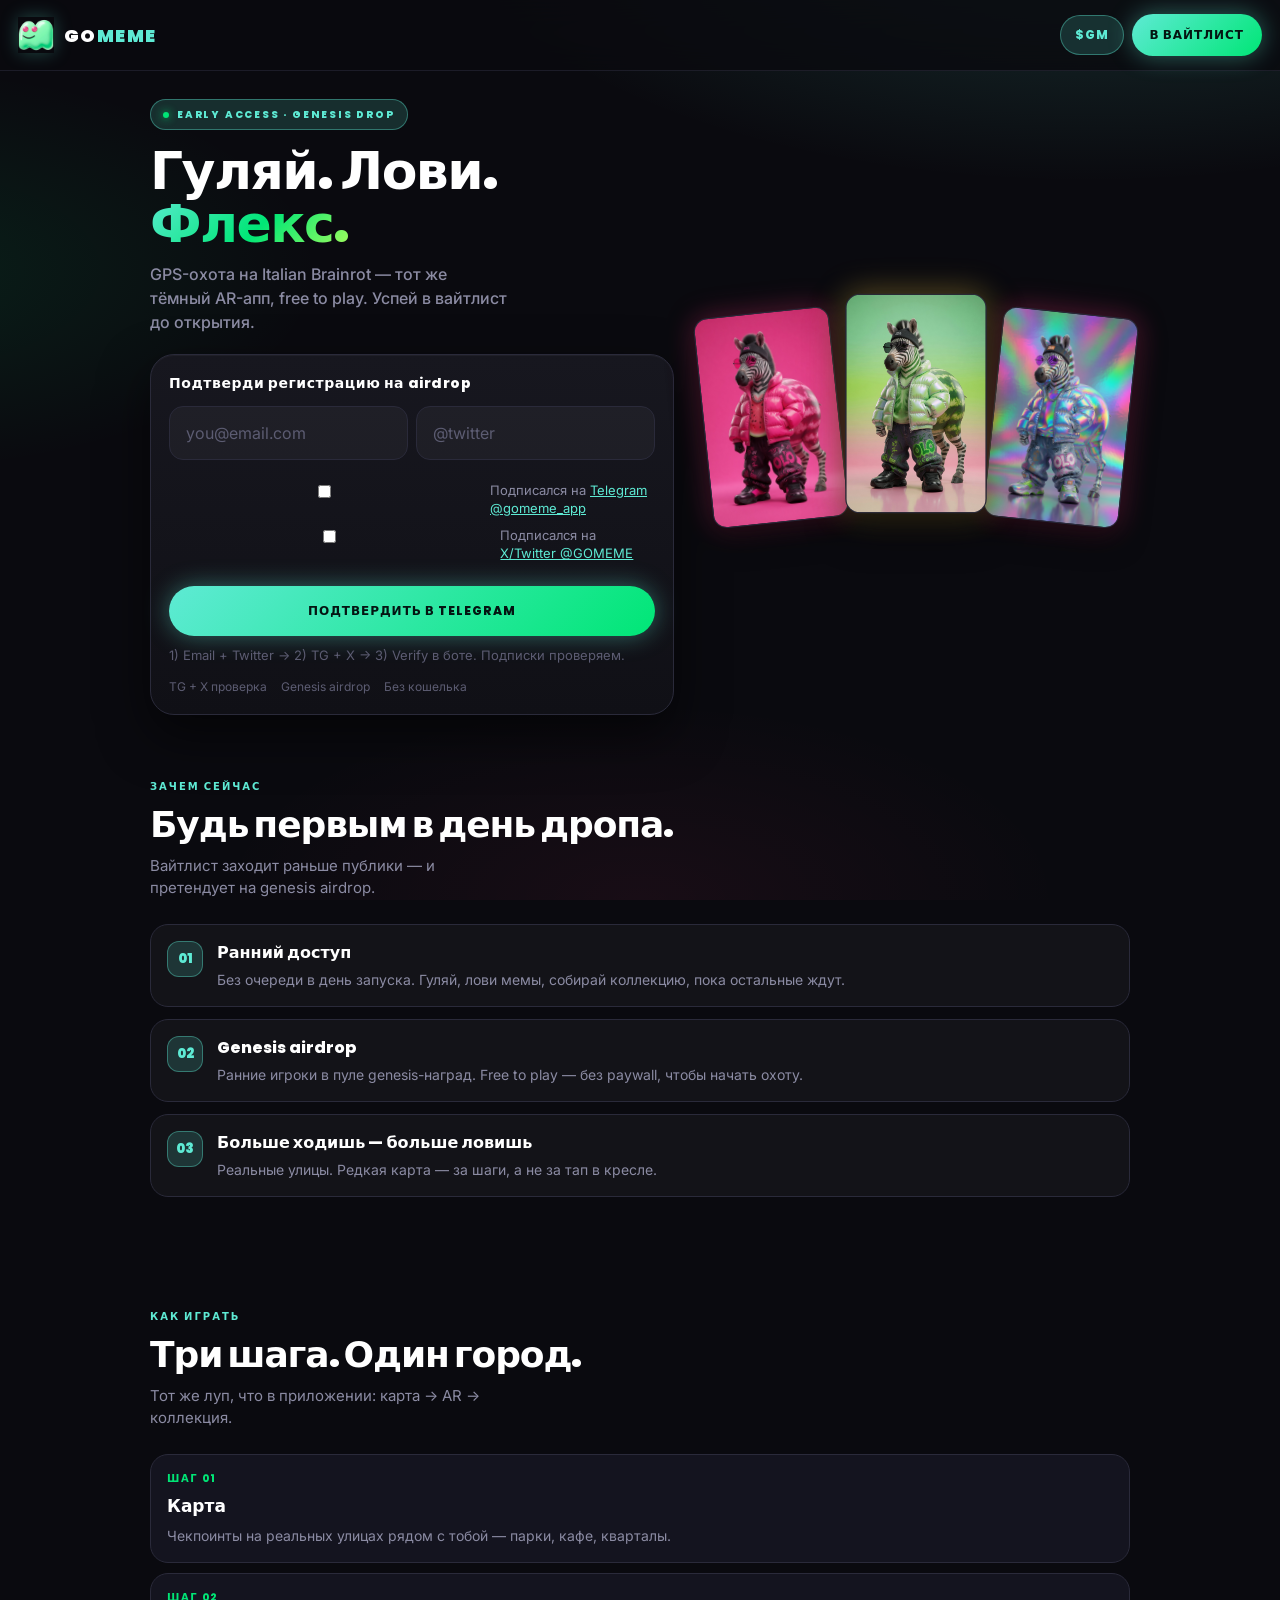
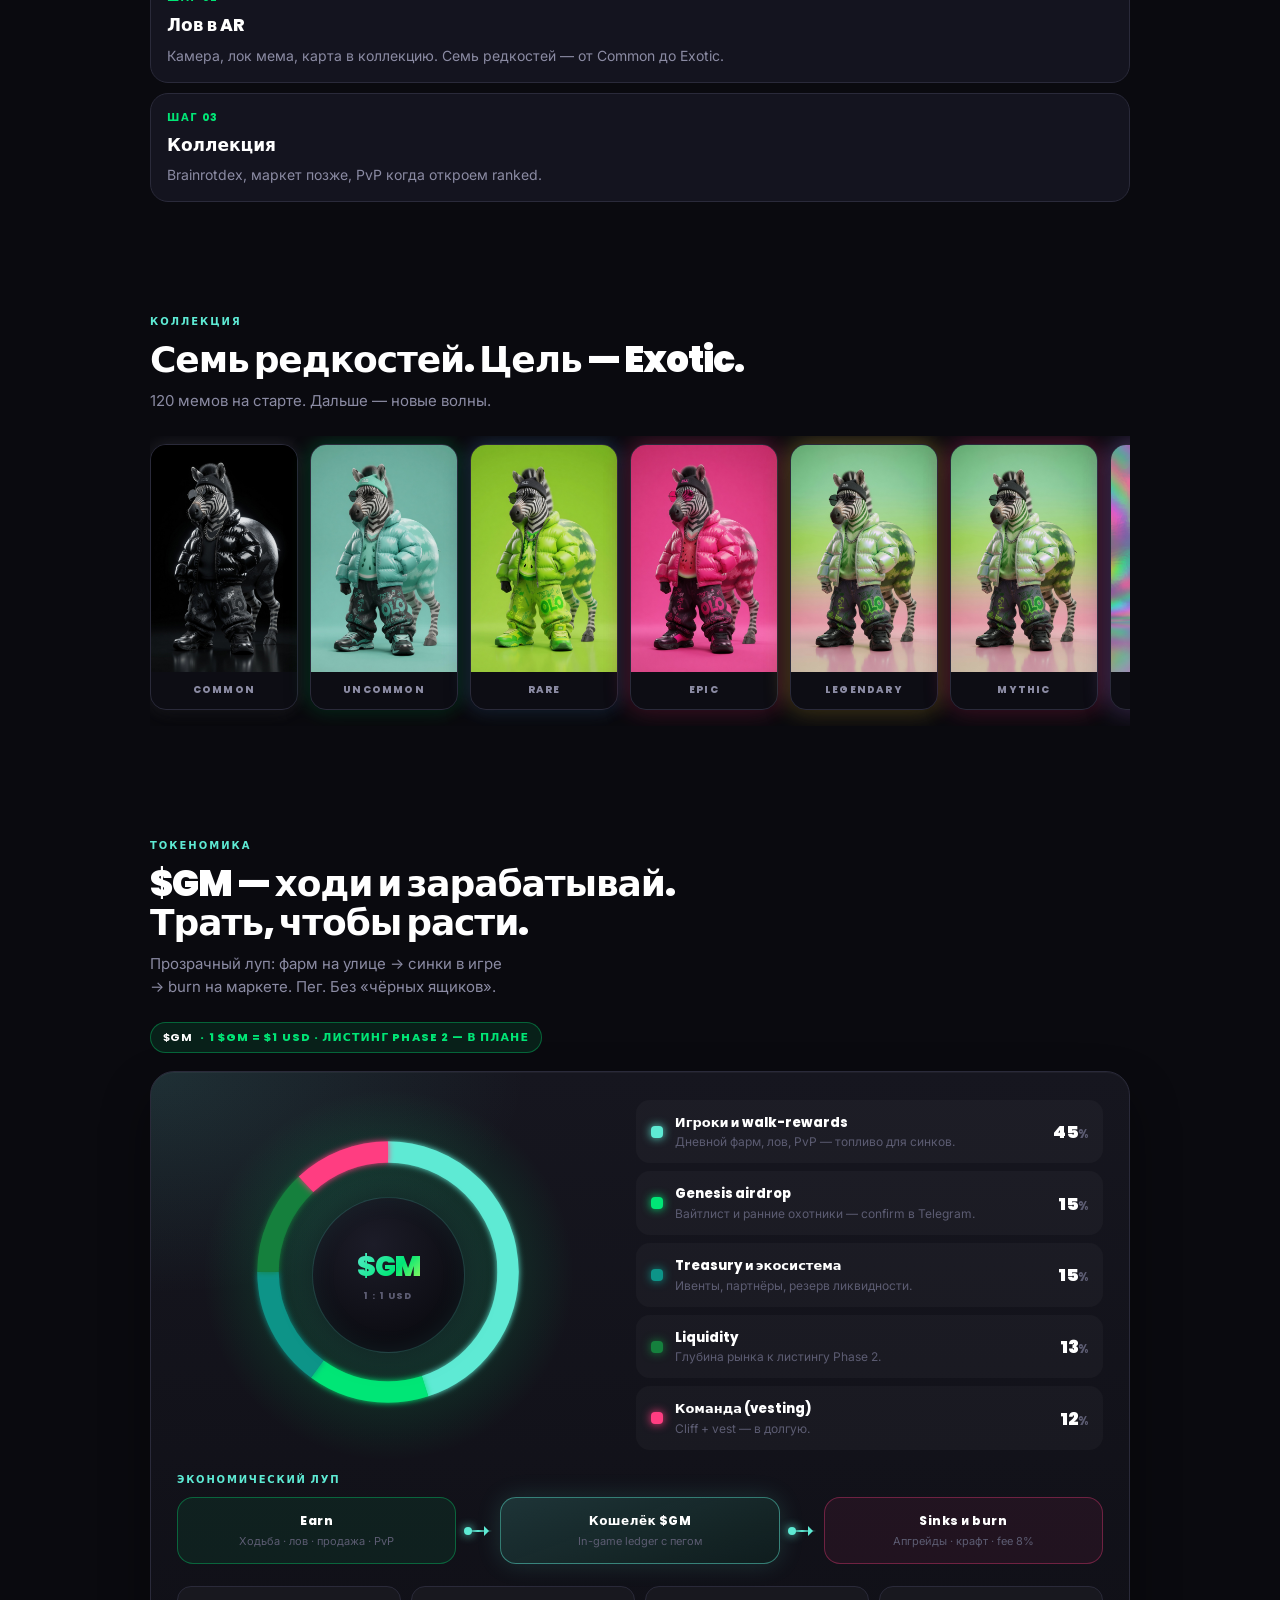
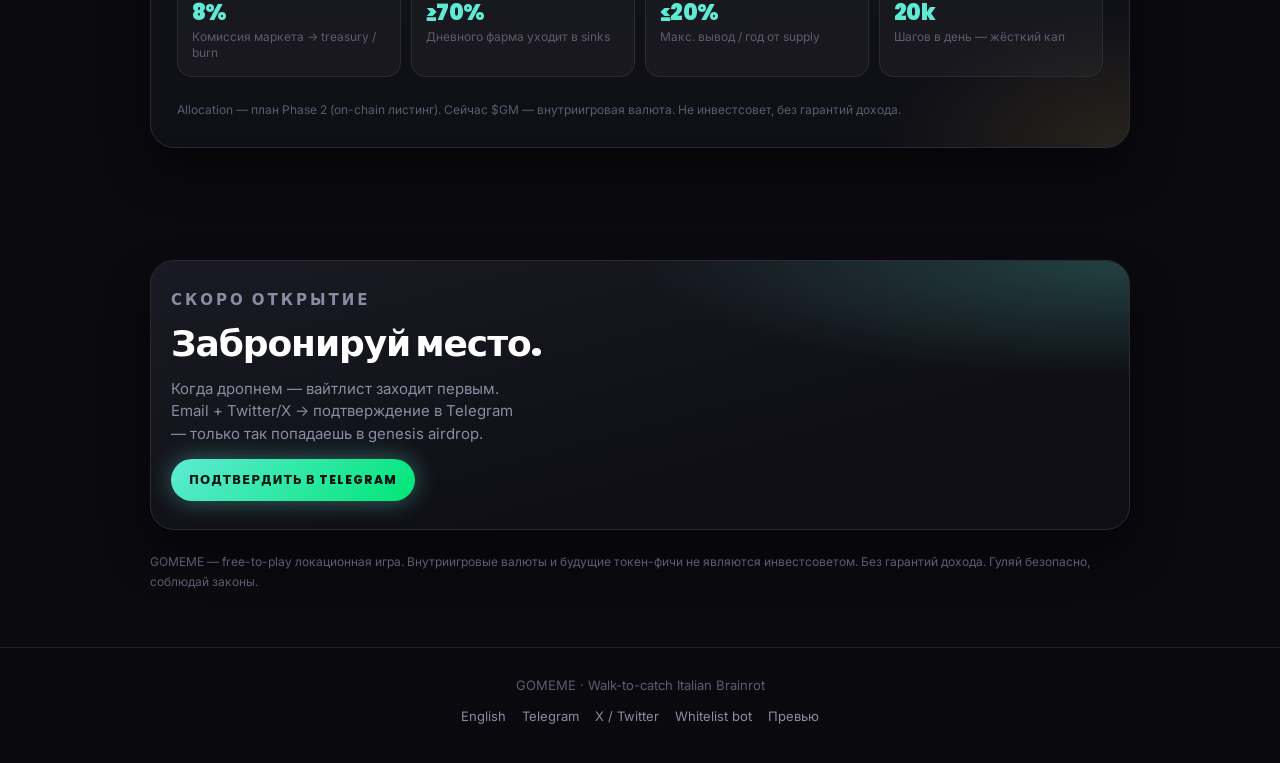
==== ru.html @ 0550caac "Tokenomics section: $GM donut + earn→burn flow animations." ====
<!DOCTYPE html>
<html lang="ru">
<head>
  <meta charset="UTF-8" />
  <meta name="viewport" content="width=device-width, initial-scale=1, viewport-fit=cover" />
  <title>GOMEME — Вайтлист раннего доступа</title>
  <meta name="description" content="Гуляй по городу. Лови Italian Brainrot в AR. Запишись в вайтлист GOMEME — early access и genesis airdrop." />
  <meta property="og:title" content="GOMEME — Вайтлист" />
  <meta property="og:description" content="GPS-охота на мемы. Free to play. Успей в вайтлист до дропа." />
  <meta property="og:type" content="website" />
  <meta name="theme-color" content="#0A0A0F" />
  <link rel="icon" href="official/favicon.ico?v=10" sizes="any" />
  <link rel="icon" type="image/png" href="official/favicon-192.png?v=10" sizes="192x192" />
  <link rel="apple-touch-icon" href="official/apple-touch-icon.png?v=10" sizes="180x180" />
  <link rel="preconnect" href="https://fonts.googleapis.com" />
  <link rel="preconnect" href="https://fonts.gstatic.com" crossorigin />
  <link href="https://fonts.googleapis.com/css2?family=Poppins:wght@600;700;800;900&family=Inter:wght@400;500;600;700&display=swap" rel="stylesheet" />
  <style>
    :root {
      --bg: #0a0a0f;
      --bg-elev: #131318;
      --card: #14141f;
      --border: #2a2a3a;
      --text: #ffffff;
      --muted: #8b8ba3;
      --dim: #5c5c72;
      --mint: #5eead4;
      --mint-soft: rgba(94, 234, 212, 0.16);
      --mint-line: rgba(94, 234, 212, 0.38);
      --lime: #00e676;
      --pink: #ff3d81; /* только мелкий акцент, не UI */
      --gold: #ffd24a;
      --lime-bright: #b2ff59;
      --font-display: "Poppins", system-ui, sans-serif;
      --font: "Inter", system-ui, sans-serif;
      --radius: 18px;
      --radius-lg: 24px;
      --safe-b: env(safe-area-inset-bottom, 0px);
    }
    *, *::before, *::after { box-sizing: border-box; margin: 0; padding: 0; }
    html { scroll-behavior: smooth; }
    body {
      font-family: var(--font);
      background: var(--bg);
      color: var(--text);
      line-height: 1.5;
      -webkit-font-smoothing: antialiased;
      overflow-x: hidden;
      min-height: 100svh;
    }
    a { color: inherit; text-decoration: none; }
    img { display: block; max-width: 100%; }
    button, input { font: inherit; }
    .atmosphere {
      position: fixed; inset: 0; z-index: 0; pointer-events: none;
      background:
        radial-gradient(ellipse 90% 55% at 85% -10%, rgba(94, 234, 212, 0.18), transparent 55%),
        radial-gradient(ellipse 70% 45% at -10% 30%, rgba(0, 230, 118, 0.10), transparent 50%),
        radial-gradient(ellipse 60% 40% at 50% 100%, rgba(255, 61, 129, 0.06), transparent 55%),
        var(--bg);
    }
    .wrap { position: relative; z-index: 1; }
    .nav {
      position: sticky; top: 0; z-index: 40;
      display: flex; align-items: center; justify-content: space-between; gap: 12px;
      padding: 14px 18px; padding-top: max(14px, env(safe-area-inset-top));
      background: rgba(10, 10, 15, 0.82);
      backdrop-filter: blur(16px); -webkit-backdrop-filter: blur(16px);
      border-bottom: 1px solid rgba(42, 42, 58, 0.6);
    }
    .brand { display: flex; align-items: center; gap: 10px; min-width: 0; }
    .brand img { width: 36px; height: 36px; border-radius: 0; background: transparent; box-shadow: 0 0 18px rgba(94, 234, 212, 0.28); }
    .brand-name { font-family: var(--font-display); font-weight: 900; font-size: 18px; letter-spacing: 0.08em; text-transform: uppercase; }
    .brand-name span { color: var(--mint); }
    .btn {
      display: inline-flex; align-items: center; justify-content: center;
      font-family: var(--font-display); font-weight: 800; font-size: 12px;
      letter-spacing: 0.08em; text-transform: uppercase; color: #fff;
      color: #041512;
      background: linear-gradient(135deg, #5eead4 0%, #00e676 100%);
      border: 0; border-radius: 999px; padding: 12px 18px;
      white-space: nowrap; cursor: pointer;
      box-shadow: 0 0 24px rgba(94, 234, 212, 0.4);
      transition: transform 0.2s ease, filter 0.2s ease, box-shadow 0.2s ease;
    }
      .btn:hover { transform: translateY(-1px); filter: brightness(1.06); box-shadow: 0 0 32px rgba(94, 234, 212, 0.55); }
    .btn:disabled { opacity: 0.55; cursor: wait; transform: none; }
    .btn-ghost {
      background: var(--mint-soft);
      color: var(--mint);
      border: 1px solid var(--mint-line);
      box-shadow: none;
    }
    .hero { width: min(720px, calc(100% - 32px)); margin: 0 auto; padding: 28px 0 8px; display: grid; gap: 22px; }
    .chip {
      display: inline-flex; align-items: center; gap: 8px; width: fit-content;
      font-family: var(--font-display); font-size: 10px; font-weight: 800;
      letter-spacing: 0.18em; text-transform: uppercase; color: var(--mint);
      background: var(--mint-soft); border: 1px solid var(--mint-line);
      border-radius: 999px; padding: 7px 12px;
    }
    .chip::before { content: ""; width: 6px; height: 6px; border-radius: 50%; background: var(--lime); box-shadow: 0 0 8px var(--lime); }
    .hero h1 { font-family: var(--font-display); font-weight: 900; font-size: clamp(34px, 9vw, 52px); line-height: 1.02; letter-spacing: -0.03em; }
    .hero h1 em {
      font-style: normal;
      background: linear-gradient(135deg, #5eead4, #00e676 55%, #b2ff59);
      -webkit-background-clip: text; background-clip: text; color: transparent;
    }
    .hero-lead { color: var(--muted); font-size: 16px; max-width: 36ch; font-weight: 500; }
    .sheet {
      background: linear-gradient(180deg, #17171f 0%, #101016 100%);
      border: 1px solid var(--border); border-radius: var(--radius-lg); padding: 18px;
      box-shadow: 0 20px 50px rgba(0, 0, 0, 0.55), inset 0 1px 0 rgba(255, 255, 255, 0.04);
    }
    .sheet-title { font-family: var(--font-display); font-weight: 800; font-size: 14px; letter-spacing: 0.04em; margin-bottom: 12px; }
    .waitlist { display: grid; gap: 10px; }
    .waitlist-row { display: grid; grid-template-columns: 1fr auto; gap: 8px; }
    .waitlist input {
      width: 100%; background: rgba(255, 255, 255, 0.04); border: 1px solid var(--border);
      color: var(--text); border-radius: 14px; padding: 14px 16px; outline: 0;
      transition: border-color 0.2s ease, background 0.2s ease;
    }
    .waitlist input::placeholder { color: var(--dim); }
    .waitlist input:focus { border-color: var(--mint-line); background: rgba(94, 234, 212, 0.06); }
    .extra-fields { display: grid; grid-template-columns: 1fr 1fr; gap: 8px; }
    .waitlist-meta { display: flex; flex-wrap: wrap; gap: 10px 14px; font-size: 12px; color: var(--dim); margin-top: 2px; }
    .waitlist-meta strong { color: var(--text); font-weight: 700; }
    .waitlist-note { font-size: 13px; color: var(--dim); min-height: 1.2em; }
    .waitlist-note.ok { color: var(--lime); }
    .waitlist-note.err { color: #ff6b8a; }
    .fan { display: grid; grid-template-columns: repeat(3, 1fr); gap: 10px; margin-top: 6px; perspective: 900px; }
    .fan figure { margin: 0; border-radius: 14px; overflow: hidden; background: var(--card); border: 1px solid var(--border); animation: floatCard 5.5s ease-in-out infinite; }
    .fan figure:nth-child(1) { transform: rotate(-6deg) translateY(10px); box-shadow: 0 12px 28px rgba(0,0,0,0.5), 0 0 28px rgba(255,61,129,0.35); }
    .fan figure:nth-child(2) { transform: rotate(0deg) translateY(-4px) scale(1.04); z-index: 2; box-shadow: 0 16px 36px rgba(0,0,0,0.55), 0 0 32px rgba(255,210,74,0.4); animation-delay: 0.4s; }
    .fan figure:nth-child(3) { transform: rotate(6deg) translateY(10px); box-shadow: 0 12px 28px rgba(0,0,0,0.5), 0 0 28px rgba(255,61,129,0.35); animation-delay: 0.8s; }
    .fan img { width: 100%; aspect-ratio: 9 / 14; object-fit: cover; }
    @keyframes floatCard { 0%, 100% { translate: 0 0; } 50% { translate: 0 -6px; } }
    .section { width: min(720px, calc(100% - 32px)); margin: 0 auto; padding: 56px 0; }
    .section-label { font-family: var(--font-display); font-size: 10px; font-weight: 800; letter-spacing: 0.2em; text-transform: uppercase; color: var(--mint); margin-bottom: 12px; }
    .section h2 { font-family: var(--font-display); font-weight: 900; font-size: clamp(26px, 6.5vw, 36px); letter-spacing: -0.03em; line-height: 1.08; margin-bottom: 10px; }
    .section-lead { color: var(--muted); font-size: 15px; max-width: 40ch; margin-bottom: 24px; }
    .tiles { display: grid; gap: 12px; }
    .tile {
      display: grid; grid-template-columns: auto 1fr; gap: 14px; align-items: start;
      padding: 16px; background: var(--bg-elev); border: 1px solid var(--border); border-radius: var(--radius);
      opacity: 0; transform: translateY(14px); transition: opacity 0.55s ease, transform 0.55s ease;
    }
    .tile.in { opacity: 1; transform: none; }
    .tile-n {
      width: 36px; height: 36px; border-radius: 12px; display: grid; place-items: center;
      font-family: var(--font-display); font-weight: 900; font-size: 13px; color: var(--mint);
      background: var(--mint-soft); border: 1px solid var(--mint-line);
    }
    .tile h3 { font-family: var(--font-display); font-size: 16px; font-weight: 800; margin-bottom: 4px; }
    .tile p { color: var(--muted); font-size: 14px; }
    .loop { display: grid; gap: 10px; }
    .loop-step { padding: 16px; background: var(--card); border: 1px solid var(--border); border-radius: var(--radius); }
    .loop-step .n { display: block; font-family: var(--font-display); font-size: 10px; font-weight: 800; letter-spacing: 0.16em; text-transform: uppercase; color: var(--lime); margin-bottom: 8px; }
    .loop-step h3 { font-family: var(--font-display); font-size: 17px; font-weight: 800; margin-bottom: 6px; }
    .loop-step p { color: var(--muted); font-size: 14px; }
    .rarity { display: flex; gap: 12px; overflow-x: auto; scroll-snap-type: x mandatory; padding: 8px 2px 16px; -webkit-overflow-scrolling: touch; scrollbar-width: none; }
    .rarity::-webkit-scrollbar { display: none; }
    .rarity figure { flex: 0 0 148px; margin: 0; scroll-snap-align: start; border-radius: 16px; overflow: hidden; background: var(--card); border: 1px solid var(--border); }
    .rarity figure[data-r="common"] { box-shadow: 0 10px 24px rgba(0,0,0,0.4), 0 0 18px rgba(160,160,175,0.2); }
    .rarity figure[data-r="uncommon"] { box-shadow: 0 10px 24px rgba(0,0,0,0.4), 0 0 20px rgba(0,230,118,0.28); }
    .rarity figure[data-r="rare"] { box-shadow: 0 10px 24px rgba(0,0,0,0.4), 0 0 20px rgba(96,165,250,0.3); }
    .rarity figure[data-r="epic"] { box-shadow: 0 10px 24px rgba(0,0,0,0.4), 0 0 24px rgba(255,61,129,0.4); }
    .rarity figure[data-r="legendary"] { box-shadow: 0 10px 24px rgba(0,0,0,0.4), 0 0 24px rgba(255,210,74,0.42); }
    .rarity figure[data-r="mythic"] { box-shadow: 0 10px 24px rgba(0,0,0,0.4), 0 0 24px rgba(255,61,129,0.4); }
    .rarity figure[data-r="exotic"] { box-shadow: 0 10px 24px rgba(0,0,0,0.4), 0 0 26px rgba(192,132,252,0.45); }
    .rarity img { width: 100%; aspect-ratio: 9 / 14; object-fit: cover; }
    .rarity figcaption { text-align: center; padding: 10px 8px 12px; font-family: var(--font-display); font-size: 10px; font-weight: 800; letter-spacing: 0.12em; text-transform: uppercase; color: var(--muted); background: rgba(0,0,0,0.35); }
    .tk-peg {
      display: inline-flex; align-items: center; gap: 8px;
      font-family: var(--font-display); font-size: 11px; font-weight: 800;
      letter-spacing: 0.1em; text-transform: uppercase;
      color: var(--lime); background: rgba(0, 230, 118, 0.1);
      border: 1px solid rgba(0, 230, 118, 0.35); border-radius: 999px;
      padding: 6px 12px; margin-bottom: 18px;
    }
    .tk-peg strong { color: var(--text); letter-spacing: 0.04em; }
    .tk-board {
      display: grid; gap: 22px; padding: 22px 18px;
      background:
        radial-gradient(ellipse 70% 60% at 0% 0%, rgba(94, 234, 212, 0.12), transparent 55%),
        radial-gradient(ellipse 50% 40% at 100% 100%, rgba(255, 210, 74, 0.1), transparent 50%),
        linear-gradient(180deg, #16161f 0%, #0f0f16 100%);
      border: 1px solid var(--border); border-radius: var(--radius-lg);
      box-shadow: 0 24px 48px rgba(0,0,0,0.4), inset 0 1px 0 rgba(255,255,255,0.04);
      overflow: visible;
    }
    .tk-split { display: grid; gap: 28px; align-items: center; }
    .tk-donut-wrap {
      position: relative; width: min(320px, 78vw); aspect-ratio: 1;
      margin: 0 auto; overflow: visible;
    }
    .tk-donut-wrap::before {
      content: "";
      position: absolute;
      inset: -8%;
      border-radius: 50%;
      background: radial-gradient(circle, rgba(94, 234, 212, 0.28) 0%, rgba(0, 230, 118, 0.12) 42%, transparent 70%);
      pointer-events: none; z-index: 0;
    }
    .tk-donut-wrap svg {
      position: relative; z-index: 1;
      width: 100%; height: 100%;
      transform: rotate(-90deg);
      overflow: visible;
    }
    .tk-ring {
      fill: none; stroke-width: 16; stroke-linecap: butt;
      stroke-dasharray: 0 565.5;
      transition: stroke-dasharray 1.1s cubic-bezier(0.22, 1, 0.36, 1), stroke-dashoffset 1.1s cubic-bezier(0.22, 1, 0.36, 1), opacity 0.25s ease;
    }
    .tk-track { fill: none; stroke: rgba(255,255,255,0.06); stroke-width: 16; }
    .tk-hub {
      position: absolute; inset: 26%; z-index: 2;
      display: grid; place-items: center; text-align: center;
      border-radius: 50%;
      background: radial-gradient(circle at 40% 30%, #1c1c28, #0c0c12 70%);
      border: 1px solid rgba(94, 234, 212, 0.22);
      box-shadow: inset 0 0 24px rgba(94, 234, 212, 0.08), 0 0 32px rgba(0,0,0,0.45);
      animation: tkPulse 3.2s ease-in-out infinite;
    }
    .tk-hub .sym {
      font-family: var(--font-display); font-weight: 900; font-size: 28px; letter-spacing: -0.03em;
      background: linear-gradient(135deg, #5eead4, #00e676 60%, #b2ff59);
      -webkit-background-clip: text; background-clip: text; color: transparent;
    }
    .tk-hub .sub {
      font-family: var(--font-display); font-size: 9px; font-weight: 800;
      letter-spacing: 0.16em; text-transform: uppercase; color: var(--dim); margin-top: 2px;
    }
    @keyframes tkPulse {
      0%, 100% { box-shadow: inset 0 0 24px rgba(94, 234, 212, 0.08), 0 0 28px rgba(94, 234, 212, 0.12); }
      50% { box-shadow: inset 0 0 28px rgba(94, 234, 212, 0.14), 0 0 40px rgba(94, 234, 212, 0.28); }
    }
    .tk-legend { list-style: none; display: grid; gap: 8px; margin: 0; padding: 0; }
    .tk-leg {
      display: grid; grid-template-columns: 12px 1fr auto; gap: 12px; align-items: center;
      padding: 12px 14px; border-radius: 14px;
      background: rgba(255,255,255,0.03); border: 1px solid transparent;
      cursor: default; opacity: 0; transform: translateX(12px);
      transition: opacity 0.5s ease, transform 0.5s ease, border-color 0.2s ease, background 0.2s ease;
    }
    .tk-board.in .tk-leg { opacity: 1; transform: none; }
    .tk-leg:hover, .tk-leg.active {
      background: rgba(94, 234, 212, 0.06); border-color: rgba(94, 234, 212, 0.25);
    }
    .tk-dot { width: 12px; height: 12px; border-radius: 4px; box-shadow: 0 0 10px currentColor; }
    .tk-leg h4 { font-family: var(--font-display); font-size: 13px; font-weight: 800; margin: 0 0 2px; }
    .tk-leg p { margin: 0; font-size: 12px; color: var(--dim); line-height: 1.35; }
    .tk-pct {
      font-family: var(--font-display); font-weight: 900; font-size: 18px;
      letter-spacing: -0.02em; color: var(--text); min-width: 3.2ch; text-align: right;
    }
    .tk-pct span { color: var(--dim); font-size: 12px; font-weight: 700; }
    .tk-flow {
      display: grid; gap: 10px; opacity: 0; transform: translateY(16px);
      transition: opacity 0.6s ease 0.15s, transform 0.6s ease 0.15s;
    }
    .tk-board.in .tk-flow { opacity: 1; transform: none; }
    .tk-flow-label {
      font-family: var(--font-display); font-size: 10px; font-weight: 800;
      letter-spacing: 0.18em; text-transform: uppercase; color: var(--mint);
    }
    .tk-pipeline {
      display: grid; grid-template-columns: 1fr auto 1fr auto 1fr; gap: 8px; align-items: stretch;
    }
    .tk-node {
      position: relative; overflow: hidden; padding: 14px 12px; border-radius: 16px; text-align: center;
      background: rgba(255,255,255,0.03); border: 1px solid var(--border);
    }
    .tk-node.earn { border-color: rgba(0, 230, 118, 0.35); background: rgba(0, 230, 118, 0.07); }
    .tk-node.token {
      border-color: rgba(94, 234, 212, 0.45);
      background: linear-gradient(160deg, rgba(94, 234, 212, 0.16), rgba(0, 230, 118, 0.06));
      box-shadow: 0 0 24px rgba(94, 234, 212, 0.15);
    }
    .tk-node.sink { border-color: rgba(255, 61, 129, 0.35); background: rgba(255, 61, 129, 0.07); }
    .tk-node h4 { font-family: var(--font-display); font-size: 12px; font-weight: 800; letter-spacing: 0.04em; margin-bottom: 4px; }
    .tk-node p { font-size: 11px; color: var(--dim); line-height: 1.35; margin: 0; }
    .tk-arrow {
      align-self: center; width: 28px; height: 2px;
      background: linear-gradient(90deg, transparent, var(--mint), transparent);
      position: relative; overflow: visible;
    }
    .tk-arrow::after {
      content: ""; position: absolute; right: -2px; top: 50%; transform: translateY(-50%);
      border: 5px solid transparent; border-left-color: var(--mint);
    }
    .tk-arrow::before {
      content: ""; position: absolute; left: 0; top: 50%; width: 8px; height: 8px;
      margin-top: -4px; border-radius: 50%; background: var(--mint);
      box-shadow: 0 0 10px var(--mint); animation: tkDash 1.6s linear infinite;
    }
    @keyframes tkDash {
      0% { left: 0; opacity: 0; } 20% { opacity: 1; } 100% { left: calc(100% - 4px); opacity: 0; }
    }
    .tk-metrics {
      display: grid; grid-template-columns: repeat(2, 1fr); gap: 10px;
      opacity: 0; transform: translateY(14px);
      transition: opacity 0.55s ease 0.25s, transform 0.55s ease 0.25s;
    }
    .tk-board.in .tk-metrics { opacity: 1; transform: none; }
    .tk-metric {
      padding: 14px; border-radius: 14px;
      background: rgba(255,255,255,0.03); border: 1px solid var(--border);
    }
    .tk-metric .v {
      font-family: var(--font-display); font-weight: 900; font-size: 22px;
      letter-spacing: -0.03em; color: var(--mint); line-height: 1.1;
    }
    .tk-metric .k { font-size: 12px; color: var(--dim); margin-top: 4px; line-height: 1.35; }
    .tk-note { font-size: 12px; color: var(--dim); line-height: 1.5; margin-top: 2px; }
    @media (min-width: 720px) {
      .tk-split { grid-template-columns: 0.95fr 1.05fr; gap: 36px; }
      .tk-metrics { grid-template-columns: repeat(4, 1fr); }
      .tk-board { padding: 28px 26px; }
    }
    @media (max-width: 520px) {
      .tk-pipeline { grid-template-columns: 1fr; gap: 6px; }
      .tk-arrow {
        width: 2px; height: 22px; margin: 0 auto;
        background: linear-gradient(180deg, transparent, var(--mint), transparent);
      }
      .tk-arrow::after {
        right: 50%; top: auto; bottom: -2px; transform: translateX(50%);
        border: 5px solid transparent; border-top-color: var(--mint); border-left-color: transparent;
      }
      .tk-arrow::before { animation: tkDashV 1.6s linear infinite; left: 50%; margin-left: -4px; top: 0; }
    }
    @keyframes tkDashV {
      0% { top: 0; opacity: 0; } 20% { opacity: 1; } 100% { top: calc(100% - 4px); opacity: 0; }
    }
    .drop {
      border-radius: var(--radius-lg); padding: 28px 20px;
      background: radial-gradient(ellipse 90% 80% at 100% 0%, rgba(94, 234, 212, 0.22), transparent 55%), linear-gradient(165deg, #1a1a24, #0e0e14 72%);
      border: 1px solid var(--border); box-shadow: 0 24px 48px rgba(0, 0, 0, 0.45); display: grid; gap: 14px;
    }
    .drop h2 { margin-bottom: 0; }
    .drop p { color: var(--muted); font-size: 15px; max-width: 40ch; }
    .legal { color: var(--dim); font-size: 12px; line-height: 1.6; margin-top: 22px; }
    footer {
      border-top: 1px solid rgba(42, 42, 58, 0.7);
      padding: 28px 20px calc(36px + var(--safe-b)); text-align: center; color: var(--dim); font-size: 13px; background: rgba(10, 10, 15, 0.9);
    }
    footer a { color: var(--muted); }
    footer a:hover { color: var(--mint); }
    footer .row { margin-top: 12px; display: flex; gap: 16px; justify-content: center; flex-wrap: wrap; }
    @media (max-width: 560px) {
      .waitlist-row { grid-template-columns: 1fr; }
      .waitlist-row .btn { height: 50px; }
      .extra-fields { grid-template-columns: 1fr; }
    }
    @media (min-width: 860px) {
      .hero, .section { width: min(980px, calc(100% - 48px)); }
      .hero-grid { display: grid; grid-template-columns: 1.1fr 0.9fr; gap: 28px; align-items: center; }
      .fan { margin-top: 0; }
    }
  </style>
</head>
<body>
  <div class="atmosphere" aria-hidden="true"></div>
  <div class="wrap">
    <nav class="nav" aria-label="Навигация">
      <a class="brand" href="#">
        <img src="official/logo-1-mint-96.png?v=11" width="36" height="36" alt="" />
        <span class="brand-name">GO<span>MEME</span></span>
      </a>
      <div style="display:flex;gap:8px;align-items:center">
        <a class="btn btn-ghost" href="#tokenomics" style="padding:10px 14px">$GM</a>
        <a class="btn" href="#waitlist">В вайтлист</a>
      </div>
    </nav>

    <header class="hero" id="waitlist">
      <div class="hero-grid">
        <div>
          <p class="chip">Early access · Genesis drop</p>
          <h1 style="margin-top:14px">Гуляй. Лови.<br /><em>Флекс.</em></h1>
          <p class="hero-lead" style="margin-top:12px">
            GPS-охота на Italian Brainrot — тот же тёмный AR-апп, free to play. Успей в вайтлист до открытия.
          </p>
          <div class="sheet" style="margin-top:20px">
            <p class="sheet-title">Подтверди регистрацию на airdrop</p>
            <form class="waitlist" id="waitlist-form" novalidate>
              <div class="extra-fields">
                <label for="email" style="position:absolute;left:-9999px">Email</label>
                <input id="email" name="email" type="email" required autocomplete="email" placeholder="you@email.com" />
                <label for="twitter" style="position:absolute;left:-9999px">Twitter / X</label>
                <input id="twitter" name="twitter" type="text" required autocomplete="username" inputmode="text" placeholder="@twitter" />
              </div>
              <div class="social-gates" style="display:grid;gap:10px;margin-top:12px">
                <label style="display:flex;align-items:flex-start;gap:10px;font-size:13px;color:var(--muted);cursor:pointer;line-height:1.35">
                  <input id="gate-tg" type="checkbox" required style="margin-top:3px;accent-color:var(--mint)" />
                  <span>Подписался на <a href="https://t.me/gomeme_app" target="_blank" rel="noopener" style="color:var(--mint);text-decoration:underline">Telegram @gomeme_app</a></span>
                </label>
                <label style="display:flex;align-items:flex-start;gap:10px;font-size:13px;color:var(--muted);cursor:pointer;line-height:1.35">
                  <input id="gate-x" type="checkbox" required style="margin-top:3px;accent-color:var(--mint)" />
                  <span>Подписался на <a href="https://x.com/intent/follow?screen_name=GOMEME" target="_blank" rel="noopener" style="color:var(--mint);text-decoration:underline">X/Twitter @GOMEME</a></span>
                </label>
              </div>
              <button class="btn" type="submit" id="submit-btn" style="width:100%;height:50px;margin-top:14px">Подтвердить в Telegram</button>
              <p class="waitlist-note" id="form-note" role="status">1) Email + Twitter → 2) TG + X → 3) Verify в боте. Подписки проверяем.</p>
              <div class="waitlist-meta">
                <span>TG + X проверка</span>
                <span>Genesis airdrop</span>
                <span>Без кошелька</span>
              </div>
            </form>
          </div>
        </div>
        <div class="fan" aria-hidden="true">
          <figure><img src="cards/epic.jpg" alt="" /></figure>
          <figure><img src="cards/legendary.jpg" alt="" /></figure>
          <figure><img src="cards/exotic.jpg" alt="" /></figure>
        </div>
      </div>
    </header>

    <main>
      <section class="section" id="why">
        <p class="section-label">Зачем сейчас</p>
        <h2>Будь первым в день дропа.</h2>
        <p class="section-lead">Вайтлист заходит раньше публики — и претендует на genesis airdrop.</p>
        <div class="tiles">
          <article class="tile">
            <span class="tile-n">01</span>
            <div>
              <h3>Ранний доступ</h3>
              <p>Без очереди в день запуска. Гуляй, лови мемы, собирай коллекцию, пока остальные ждут.</p>
            </div>
          </article>
          <article class="tile">
            <span class="tile-n">02</span>
            <div>
              <h3>Genesis airdrop</h3>
              <p>Ранние игроки в пуле genesis-наград. Free to play — без paywall, чтобы начать охоту.</p>
            </div>
          </article>
          <article class="tile">
            <span class="tile-n">03</span>
            <div>
              <h3>Больше ходишь — больше ловишь</h3>
              <p>Реальные улицы. Редкая карта — за шаги, а не за тап в кресле.</p>
            </div>
          </article>
        </div>
      </section>

      <section class="section" id="play">
        <p class="section-label">Как играть</p>
        <h2>Три шага. Один город.</h2>
        <p class="section-lead">Тот же луп, что в приложении: карта → AR → коллекция.</p>
        <div class="loop">
          <div class="loop-step">
            <span class="n">Шаг 01</span>
            <h3>Карта</h3>
            <p>Чекпоинты на реальных улицах рядом с тобой — парки, кафе, кварталы.</p>
          </div>
          <div class="loop-step">
            <span class="n">Шаг 02</span>
            <h3>Лов в AR</h3>
            <p>Камера, лок мема, карта в коллекцию. Семь редкостей — от Common до Exotic.</p>
          </div>
          <div class="loop-step">
            <span class="n">Шаг 03</span>
            <h3>Коллекция</h3>
            <p>Brainrotdex, маркет позже, PvP когда откроем ranked.</p>
          </div>
        </div>
      </section>

      <section class="section" id="rarity">
        <p class="section-label">Коллекция</p>
        <h2>Семь редкостей. Цель — Exotic.</h2>
        <p class="section-lead">120 мемов на старте. Дальше — новые волны.</p>
        <div class="rarity" aria-label="Превью редкостей">
          <figure data-r="common"><img src="cards/common.jpg" alt="Common" loading="lazy" /><figcaption>Common</figcaption></figure>
          <figure data-r="uncommon"><img src="cards/uncommon.jpg" alt="Uncommon" loading="lazy" /><figcaption>Uncommon</figcaption></figure>
          <figure data-r="rare"><img src="cards/rare.jpg" alt="Rare" loading="lazy" /><figcaption>Rare</figcaption></figure>
          <figure data-r="epic"><img src="cards/epic.jpg" alt="Epic" loading="lazy" /><figcaption>Epic</figcaption></figure>
          <figure data-r="legendary"><img src="cards/legendary.jpg" alt="Legendary" loading="lazy" /><figcaption>Legendary</figcaption></figure>
          <figure data-r="mythic"><img src="cards/mythic.jpg" alt="Mythic" loading="lazy" /><figcaption>Mythic</figcaption></figure>
          <figure data-r="exotic"><img src="cards/exotic.jpg" alt="Exotic" loading="lazy" /><figcaption>Exotic</figcaption></figure>
        </div>
      </section>

      <section class="section" id="tokenomics">
        <p class="section-label">Токеномика</p>
        <h2>$GM — ходи и зарабатывай.<br />Трать, чтобы расти.</h2>
        <p class="section-lead">Прозрачный луп: фарм на улице → синки в игре → burn на маркете. Пег. Без «чёрных ящиков».</p>
        <p class="tk-peg"><strong>$GM</strong> · 1 $GM = $1 USD · Листинг Phase&nbsp;2 — в плане</p>

        <div class="tk-board" id="tk-board" data-tk>
          <div class="tk-split">
            <div class="tk-donut-wrap" aria-hidden="true">
              <svg viewBox="0 0 240 240" role="img">
                <defs>
                  <filter id="tkRingGlow" x="-40%" y="-40%" width="180%" height="180%" color-interpolation-filters="sRGB">
                    <feGaussianBlur in="SourceGraphic" stdDeviation="2.2" result="b" />
                    <feMerge>
                      <feMergeNode in="b" />
                      <feMergeNode in="SourceGraphic" />
                    </feMerge>
                  </filter>
                </defs>
                <circle class="tk-track" cx="120" cy="120" r="90" />
                <circle class="tk-ring" data-pct="45" cx="120" cy="120" r="90" stroke="#5eead4" filter="url(#tkRingGlow)" />
                <circle class="tk-ring" data-pct="15" cx="120" cy="120" r="90" stroke="#00e676" filter="url(#tkRingGlow)" />
                <circle class="tk-ring" data-pct="15" cx="120" cy="120" r="90" stroke="#0d9488" filter="url(#tkRingGlow)" />
                <circle class="tk-ring" data-pct="13" cx="120" cy="120" r="90" stroke="#15803d" filter="url(#tkRingGlow)" />
                <circle class="tk-ring" data-pct="12" cx="120" cy="120" r="90" stroke="#ff3d81" filter="url(#tkRingGlow)" />
              </svg>
              <div class="tk-hub">
                <div>
                  <div class="sym">$GM</div>
                  <div class="sub">1 : 1 USD</div>
                </div>
              </div>
            </div>

            <ul class="tk-legend" aria-label="Плановое распределение $GM">
              <li class="tk-leg" data-i="0" style="transition-delay:0.05s">
                <span class="tk-dot" style="background:#5eead4;color:#5eead4"></span>
                <div>
                  <h4>Игроки и walk-rewards</h4>
                  <p>Дневной фарм, лов, PvP — топливо для синков.</p>
                </div>
                <div class="tk-pct" data-count="45">0<span>%</span></div>
              </li>
              <li class="tk-leg" data-i="1" style="transition-delay:0.12s">
                <span class="tk-dot" style="background:#00e676;color:#00e676"></span>
                <div>
                  <h4>Genesis airdrop</h4>
                  <p>Вайтлист и ранние охотники — confirm в Telegram.</p>
                </div>
                <div class="tk-pct" data-count="15">0<span>%</span></div>
              </li>
              <li class="tk-leg" data-i="2" style="transition-delay:0.19s">
                <span class="tk-dot" style="background:#0d9488;color:#0d9488"></span>
                <div>
                  <h4>Treasury и экосистема</h4>
                  <p>Ивенты, партнёры, резерв ликвидности.</p>
                </div>
                <div class="tk-pct" data-count="15">0<span>%</span></div>
              </li>
              <li class="tk-leg" data-i="3" style="transition-delay:0.26s">
                <span class="tk-dot" style="background:#15803d;color:#15803d"></span>
                <div>
                  <h4>Liquidity</h4>
                  <p>Глубина рынка к листингу Phase&nbsp;2.</p>
                </div>
                <div class="tk-pct" data-count="13">0<span>%</span></div>
              </li>
              <li class="tk-leg" data-i="4" style="transition-delay:0.33s">
                <span class="tk-dot" style="background:#ff3d81;color:#ff3d81"></span>
                <div>
                  <h4>Команда (vesting)</h4>
                  <p>Cliff + vest — в долгую.</p>
                </div>
                <div class="tk-pct" data-count="12">0<span>%</span></div>
              </li>
            </ul>
          </div>

          <div class="tk-flow">
            <p class="tk-flow-label">Экономический луп</p>
            <div class="tk-pipeline" aria-label="Earn spend burn">
              <div class="tk-node earn">
                <h4>Earn</h4>
                <p>Ходьба · лов · продажа · PvP</p>
              </div>
              <div class="tk-arrow" aria-hidden="true"></div>
              <div class="tk-node token">
                <h4>Кошелёк $GM</h4>
                <p>In-game ledger с пегом</p>
              </div>
              <div class="tk-arrow" aria-hidden="true"></div>
              <div class="tk-node sink">
                <h4>Sinks и burn</h4>
                <p>Апгрейды · крафт · fee 8%</p>
              </div>
            </div>
          </div>

          <div class="tk-metrics">
            <div class="tk-metric">
              <div class="v">8%</div>
              <div class="k">Комиссия маркета → treasury / burn</div>
            </div>
            <div class="tk-metric">
              <div class="v">≥70%</div>
              <div class="k">Дневного фарма уходит в sinks</div>
            </div>
            <div class="tk-metric">
              <div class="v">≤20%</div>
              <div class="k">Макс. вывод / год от supply</div>
            </div>
            <div class="tk-metric">
              <div class="v">20k</div>
              <div class="k">Шагов в день — жёсткий кап</div>
            </div>
          </div>

          <p class="tk-note">Allocation — план Phase&nbsp;2 (on-chain листинг). Сейчас $GM — внутриигровая валюта. Не инвестсовет, без гарантий дохода.</p>
        </div>
      </section>

      <section class="section" id="join">
        <div class="drop">
          <p class="section-label" style="margin-bottom:0">Скоро открытие</p>
          <h2>Забронируй место.</h2>
          <p>Когда дропнем — вайтлист заходит первым. Email + Twitter/X → подтверждение в Telegram — только так попадаешь в genesis airdrop.</p>
          <a class="btn" href="#waitlist" style="justify-self:start">Подтвердить в Telegram</a>
        </div>
        <p class="legal">
          GOMEME — free-to-play локационная игра. Внутриигровые валюты и будущие токен-фичи не являются инвестсоветом.
          Без гарантий дохода. Гуляй безопасно, соблюдай законы.
        </p>
      </section>
    </main>

    <footer>
      <p>GOMEME · Walk-to-catch Italian Brainrot</p>
      <div class="row">
        <a href="index.html">English</a>
        <a href="https://t.me/gomeme_app" target="_blank" rel="noopener">Telegram</a>
        <a href="https://x.com/GOMEME" target="_blank" rel="noopener">X / Twitter</a>
        <a href="https://t.me/GOMEME_WHITELIST_BOT" target="_blank" rel="noopener">Whitelist bot</a>
        <a href="https://meme-quest-go-main.vercel.app" target="_blank" rel="noopener">Превью</a>
      </div>
    </footer>
  </div>

  <script>
    (function () {
      var BOT = "GOMEME_WHITELIST_BOT";
      var STORAGE_KEY = "gomeme_waitlist_v3";
      var form = document.getElementById("waitlist-form");
      var note = document.getElementById("form-note");
      var btn = document.getElementById("submit-btn");

      function b64url(s) {
        return btoa(unescape(encodeURIComponent(s)))
          .replace(/\+/g, "-")
          .replace(/\//g, "_")
          .replace(/=+$/, "");
      }

      function normalizeTwitter(v) {
        var raw = String(v || "").trim();
        if (!raw) return null;
        raw = raw.split("?")[0].split("#")[0].replace(/\/+$/, "");
        var prefixes = [
          "https://twitter.com/", "http://twitter.com/",
          "https://x.com/", "http://x.com/",
          "twitter.com/", "x.com/", "@"
        ];
        for (var i = 0; i < prefixes.length; i++) {
          var p = prefixes[i];
          if (raw.toLowerCase().indexOf(p.toLowerCase()) === 0) {
            raw = raw.slice(p.length);
            break;
          }
        }
        raw = raw.replace(/^@/, "").split("/")[0];
        if (!/^[A-Za-z0-9_]{1,15}$/.test(raw)) return null;
        return raw.toLowerCase();
      }

      function encodeStartPayload(email, twitter) {
        var e = String(email || "").trim().toLowerCase();
        var tw = normalizeTwitter(twitter);
        if (tw) {
          var both = "w2_" + b64url(e + "|" + tw);
          if (both.length <= 64) return both;
        }
        var only = "wl_" + b64url(e);
        return only.length <= 64 ? only : "waitlist";
      }

      function loadLocal() {
        try { return JSON.parse(localStorage.getItem(STORAGE_KEY) || "[]"); }
        catch (e) { return []; }
      }
      function saveLocal(list) { localStorage.setItem(STORAGE_KEY, JSON.stringify(list)); }

      var observer = new IntersectionObserver(function (entries) {
        entries.forEach(function (entry) {
          if (entry.isIntersecting) entry.target.classList.add("in");
        });
      }, { threshold: 0.2 });
      document.querySelectorAll(".tile").forEach(function (el, i) {
        el.style.transitionDelay = i * 0.08 + "s";
        observer.observe(el);
      });

      (function initTokenomics() {
        var board = document.getElementById("tk-board");
        if (!board) return;
        var CIRC = 2 * Math.PI * 90;
        var rings = board.querySelectorAll(".tk-ring");
        var legs = board.querySelectorAll(".tk-leg");
        var animated = false;
        rings.forEach(function (ring) {
          ring.style.strokeDasharray = "0 " + CIRC;
        });
        function animateDonut() {
          if (animated) return;
          animated = true;
          board.classList.add("in");
          var offset = 0;
          rings.forEach(function (ring, i) {
            var pct = parseFloat(ring.getAttribute("data-pct")) || 0;
            var len = (pct / 100) * CIRC;
            ring.style.strokeDasharray = len + " " + (CIRC - len);
            ring.style.strokeDashoffset = String(-offset);
            offset += len;
            ring.style.transitionDelay = i * 0.12 + "s";
          });
          legs.forEach(function (leg) {
            var pctEl = leg.querySelector(".tk-pct");
            if (!pctEl) return;
            var target = parseInt(pctEl.getAttribute("data-count"), 10) || 0;
            var start = performance.now();
            var dur = 900;
            function tick(now) {
              var t = Math.min(1, (now - start) / dur);
              var eased = 1 - Math.pow(1 - t, 3);
              pctEl.childNodes[0].nodeValue = String(Math.round(target * eased));
              if (t < 1) requestAnimationFrame(tick);
            }
            requestAnimationFrame(tick);
          });
        }
        legs.forEach(function (leg) {
          leg.addEventListener("mouseenter", function () {
            legs.forEach(function (l) { l.classList.remove("active"); });
            leg.classList.add("active");
            var idx = parseInt(leg.getAttribute("data-i"), 10);
            rings.forEach(function (r, i) {
              r.style.opacity = i === idx ? "1" : "0.35";
            });
          });
          leg.addEventListener("mouseleave", function () {
            leg.classList.remove("active");
            rings.forEach(function (r) { r.style.opacity = "1"; });
          });
        });
        var tkObs = new IntersectionObserver(function (entries) {
          entries.forEach(function (entry) {
            if (entry.isIntersecting) {
              animateDonut();
              tkObs.disconnect();
            }
          });
        }, { threshold: 0.25 });
        tkObs.observe(board);
      })();

      form.addEventListener("submit", function (e) {
        e.preventDefault();
        note.className = "waitlist-note";
        var email = (form.email.value || "").trim().toLowerCase();
        if (!/^[^\s@]+@[^\s@]+\.[^\s@]+$/.test(email)) {
          note.textContent = "Введи корректный email.";
          note.classList.add("err");
          form.email.focus();
          return;
        }
        var twitter = normalizeTwitter(form.twitter.value);
        if (!twitter) {
          note.textContent = "Введи корректный Twitter/X @handle.";
          note.classList.add("err");
          form.twitter.focus();
          return;
        }
        var gateTg = document.getElementById("gate-tg");
        var gateX = document.getElementById("gate-x");
        if (!gateTg || !gateTg.checked) {
          note.textContent = "Подпишись на Telegram @gomeme_app и поставь галочку.";
          note.classList.add("err");
          if (gateTg) gateTg.focus();
          return;
        }
        if (!gateX || !gateX.checked) {
          note.textContent = "Подпишись на @GOMEME в X и поставь галочку.";
          note.classList.add("err");
          if (gateX) gateX.focus();
          return;
        }
        var payload = encodeStartPayload(email, twitter);
        var list = loadLocal();
        if (!list.some(function (r) { return r.email === email; })) {
          list.push({ email: email, twitter: twitter, at: new Date().toISOString(), pending: true });
          saveLocal(list);
        }
        var url = "https://t.me/" + BOT + "?start=" + encodeURIComponent(payload);
        note.textContent = "Открываю Telegram… Join TG + Follow X → I follow → Verify & Confirm.";
        note.classList.add("ok");
        btn.textContent = "Открыть Telegram снова";
        window.location.href = url;
      });
    })();
  </script>
</body>
</html>
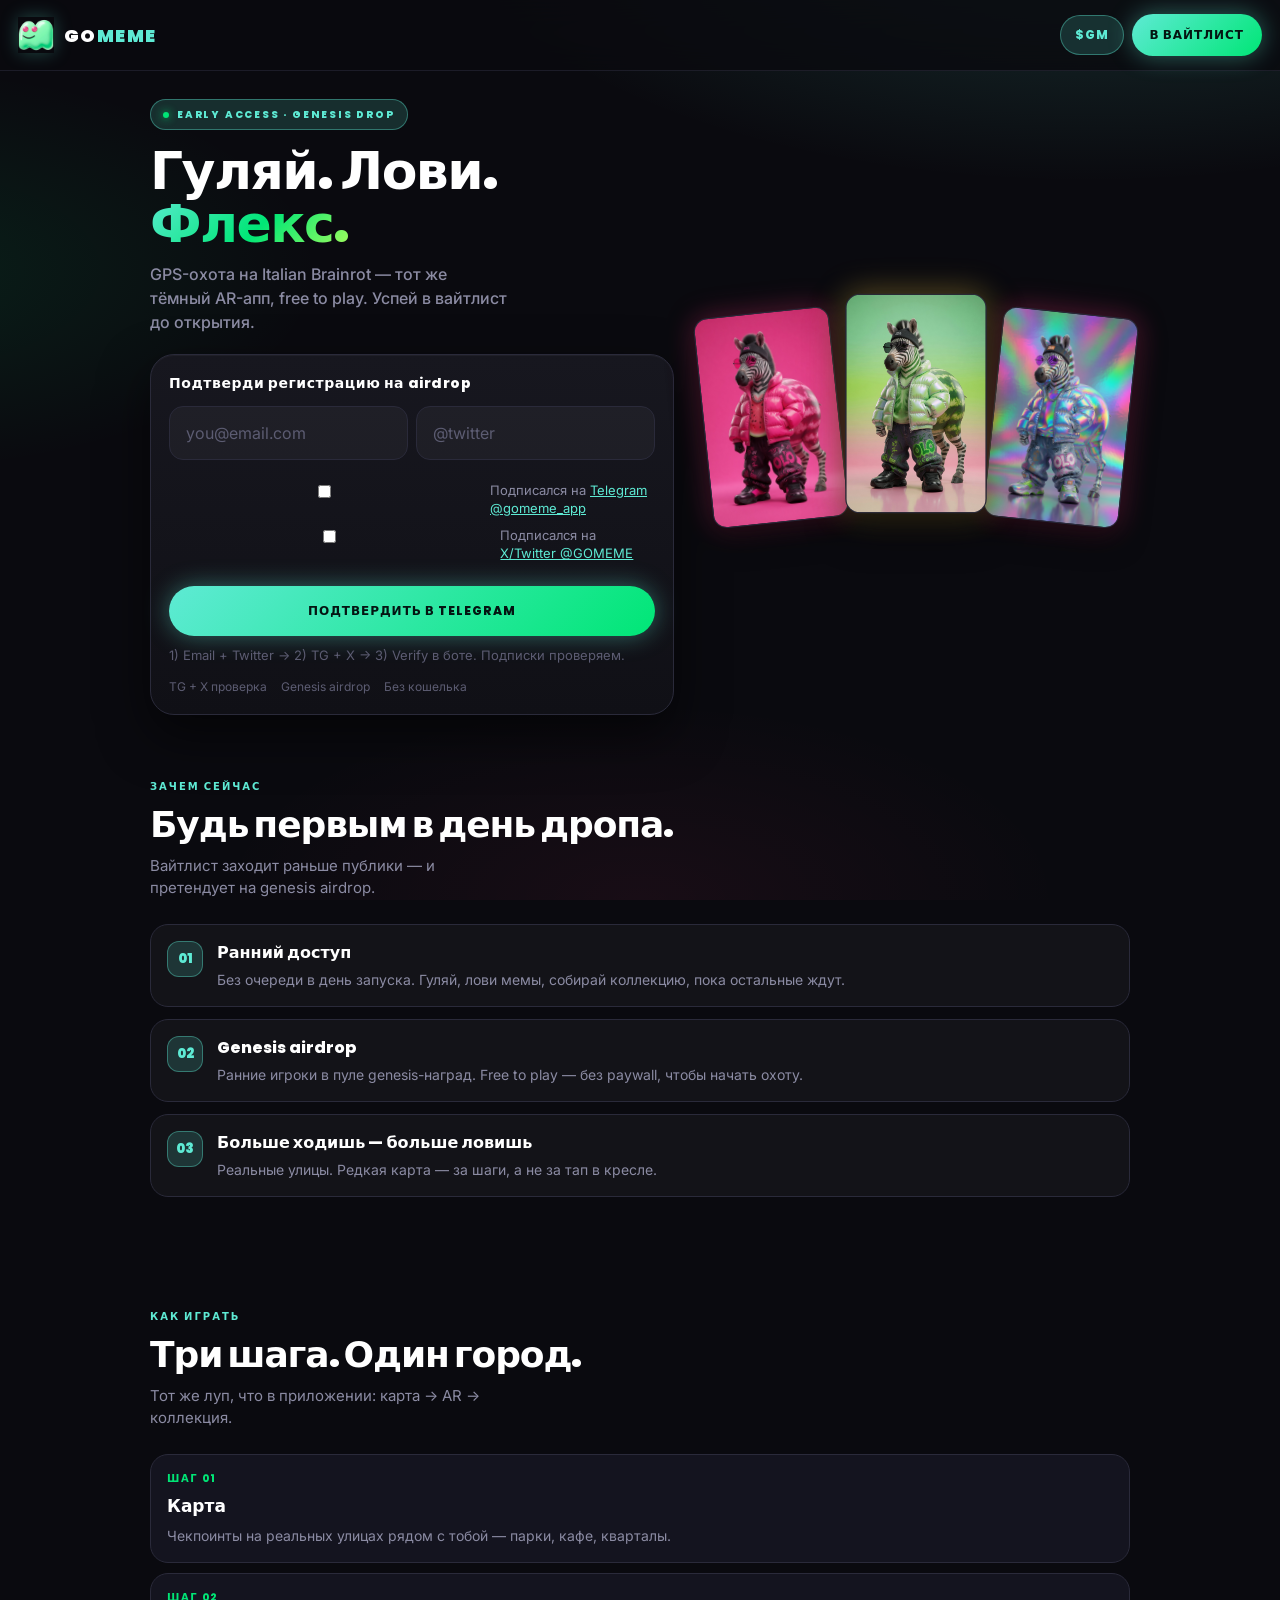
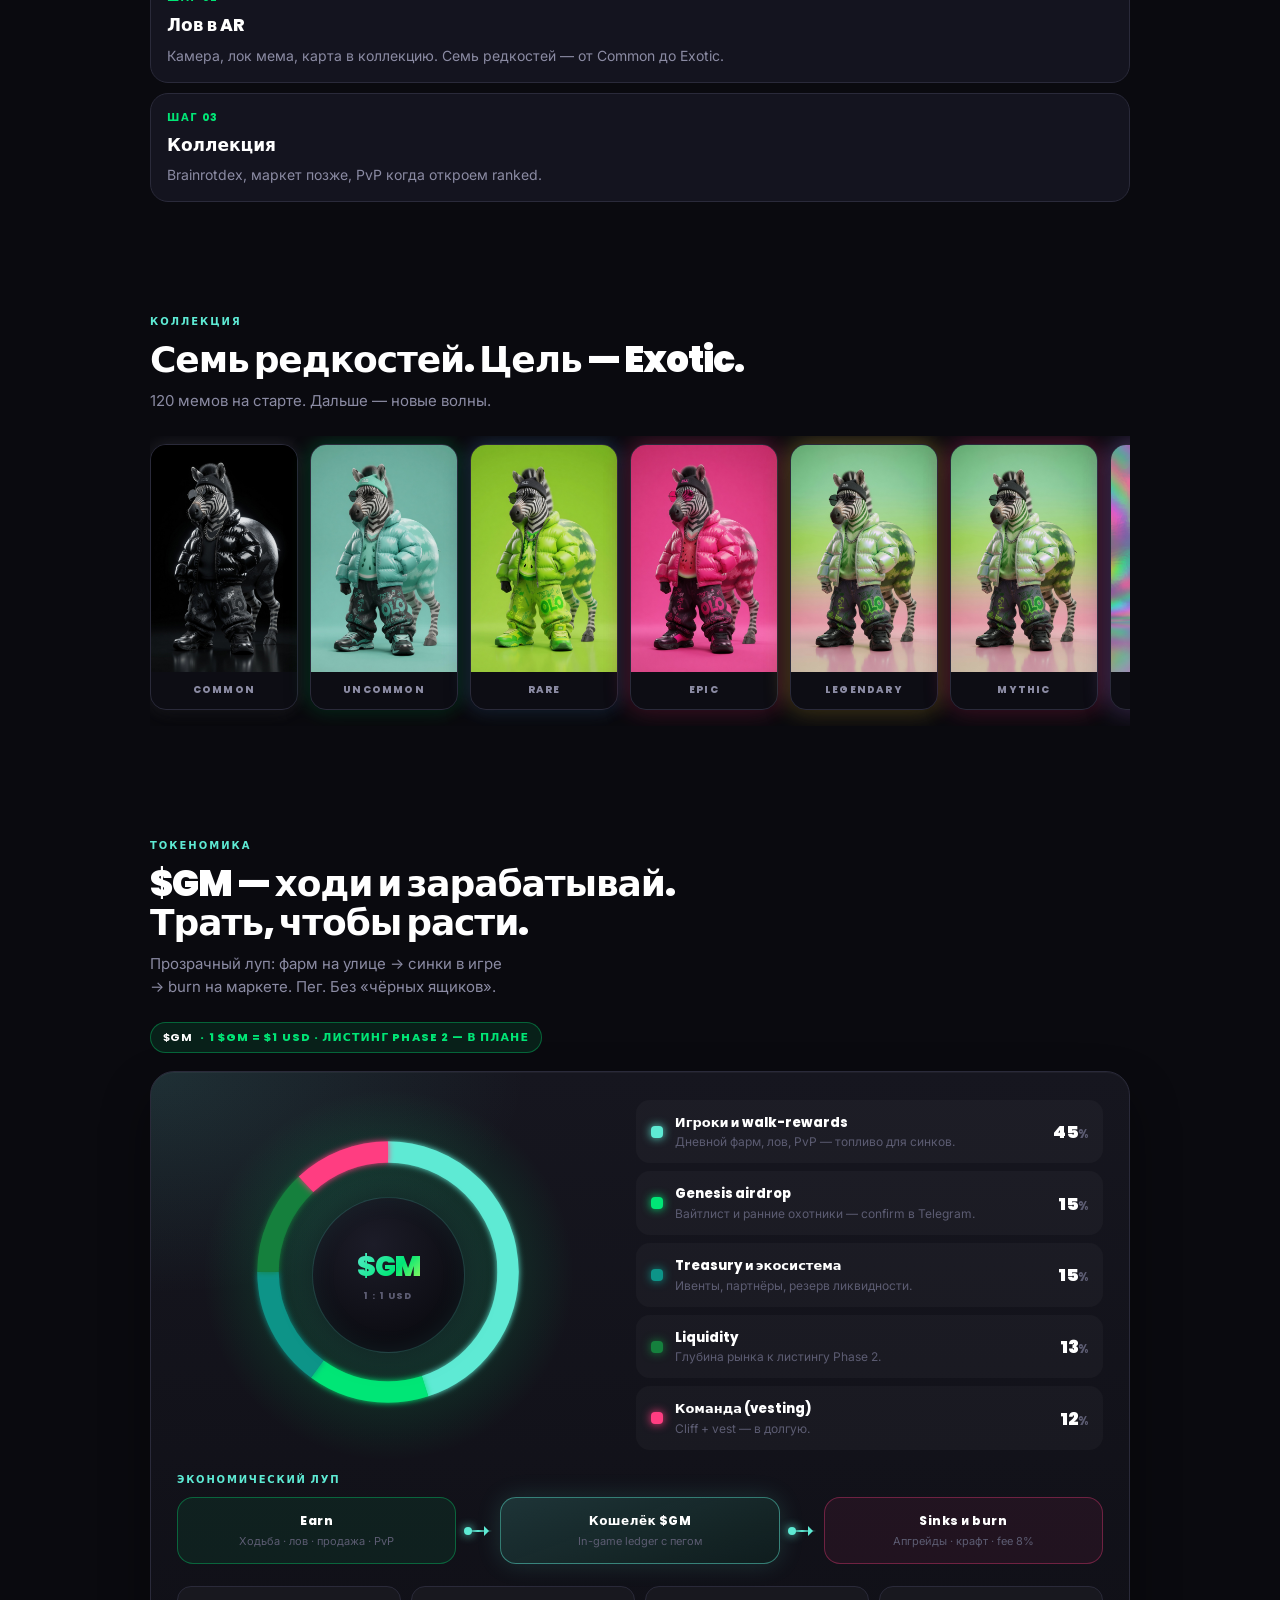
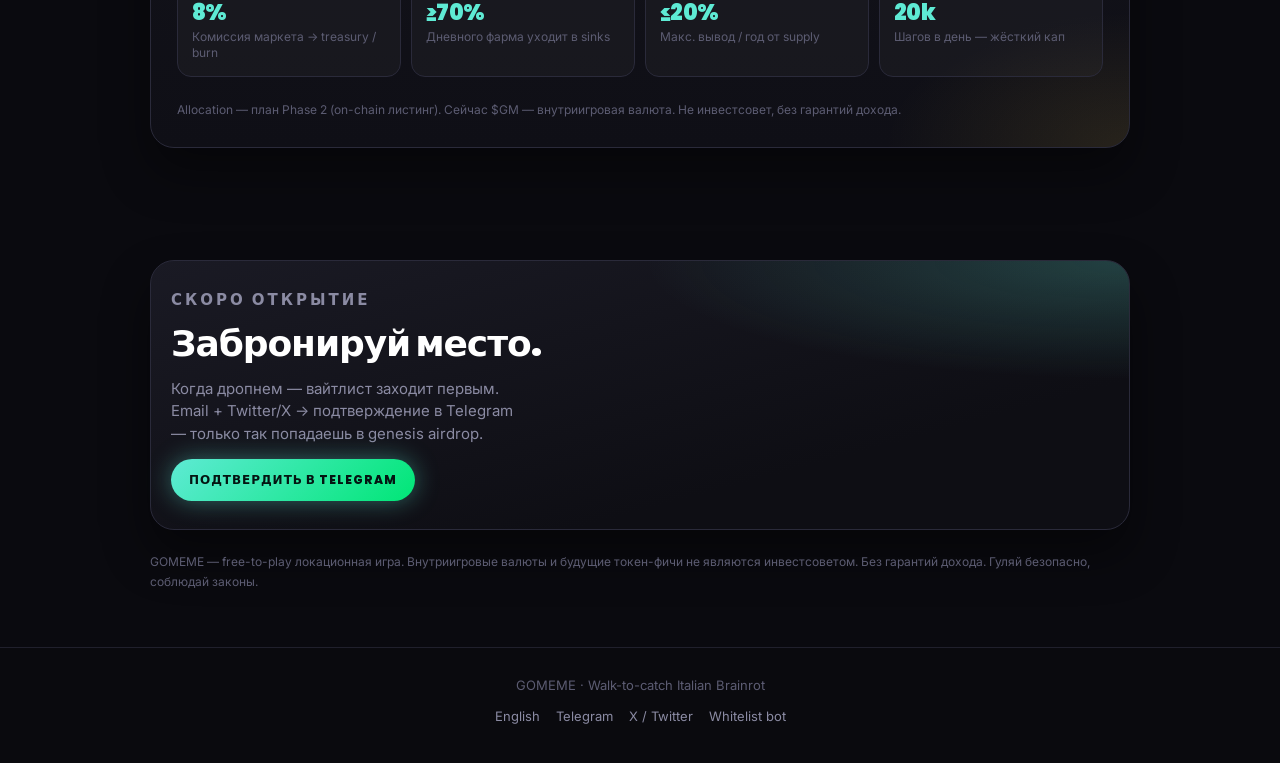
==== commit 7f6d23cd: "Remove Play preview link from footer." ====
--- a/ru.html
+++ b/ru.html
@@ -630,7 +630,6 @@
         <a href="https://t.me/gomeme_app" target="_blank" rel="noopener">Telegram</a>
         <a href="https://x.com/GOMEME" target="_blank" rel="noopener">X / Twitter</a>
         <a href="https://t.me/GOMEME_WHITELIST_BOT" target="_blank" rel="noopener">Whitelist bot</a>
-        <a href="https://meme-quest-go-main.vercel.app" target="_blank" rel="noopener">Превью</a>
       </div>
     </footer>
   </div>
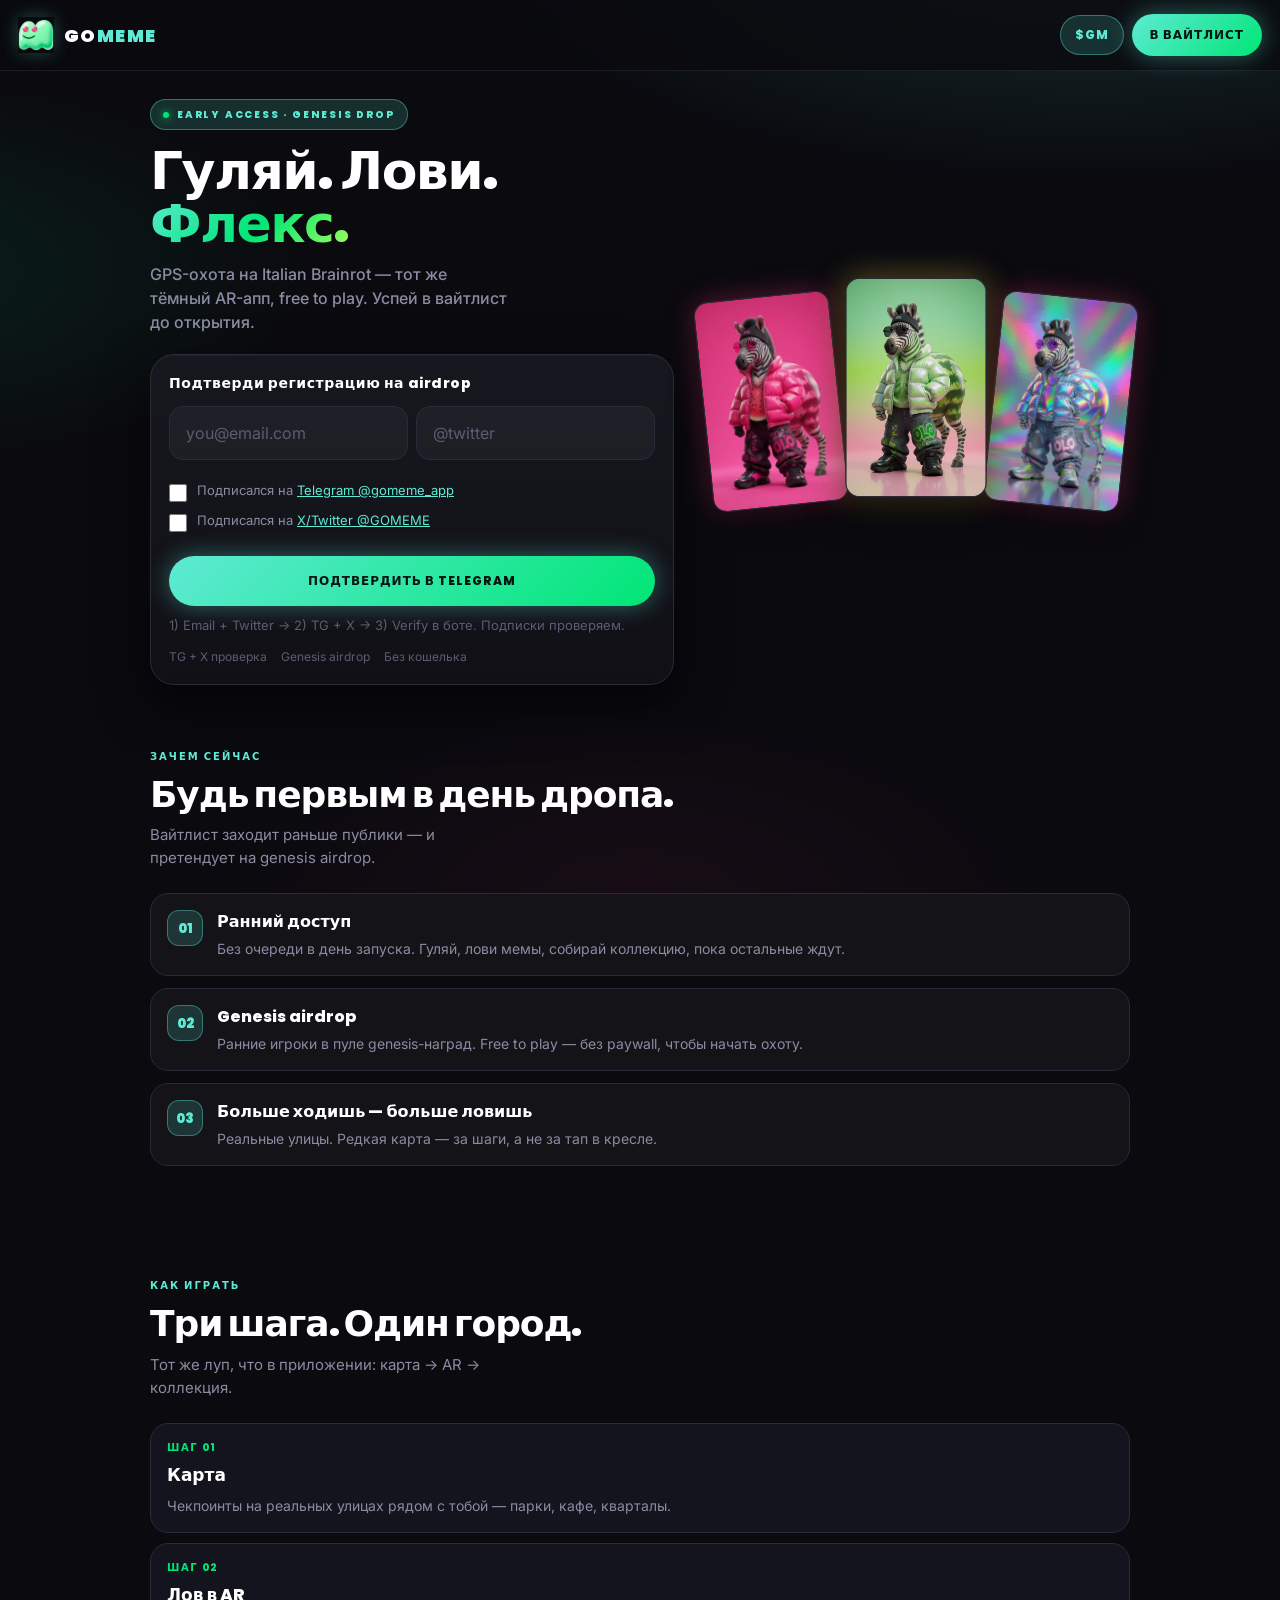
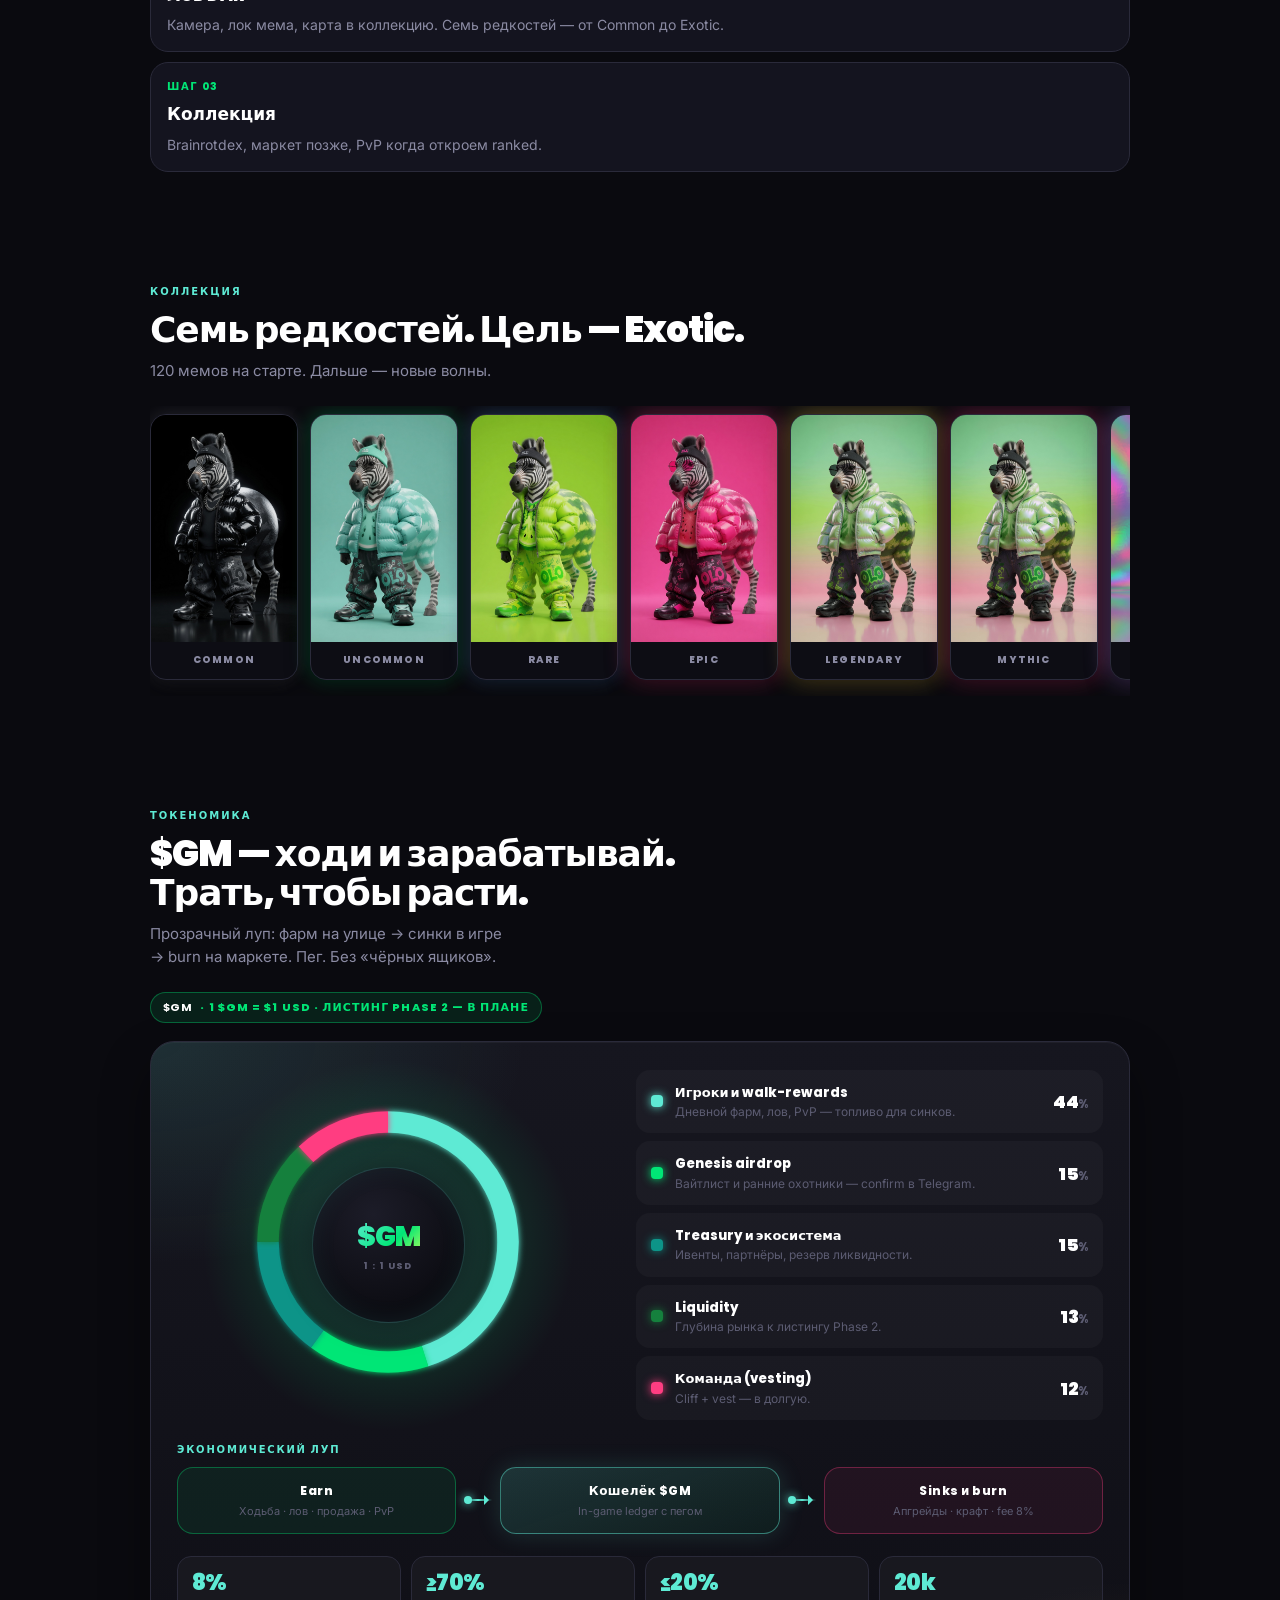
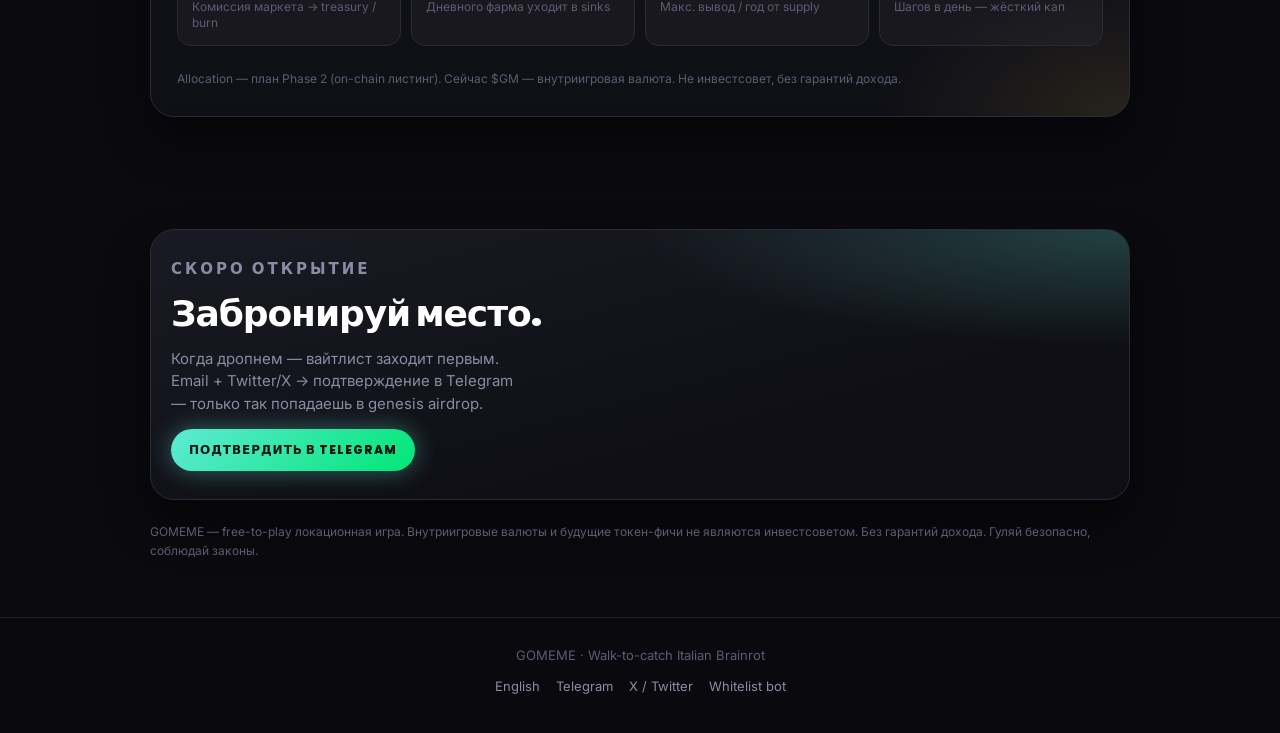
==== commit 99ab2738: "Update GOMEME landing." ====
--- a/ru.html
+++ b/ru.html
@@ -115,14 +115,26 @@
     .sheet-title { font-family: var(--font-display); font-weight: 800; font-size: 14px; letter-spacing: 0.04em; margin-bottom: 12px; }
     .waitlist { display: grid; gap: 10px; }
     .waitlist-row { display: grid; grid-template-columns: 1fr auto; gap: 8px; }
-    .waitlist input {
+    .waitlist input[type="email"],
+    .waitlist input[type="text"] {
       width: 100%; background: rgba(255, 255, 255, 0.04); border: 1px solid var(--border);
       color: var(--text); border-radius: 14px; padding: 14px 16px; outline: 0;
       transition: border-color 0.2s ease, background 0.2s ease;
     }
-    .waitlist input::placeholder { color: var(--dim); }
-    .waitlist input:focus { border-color: var(--mint-line); background: rgba(94, 234, 212, 0.06); }
+    .waitlist input[type="email"]::placeholder,
+    .waitlist input[type="text"]::placeholder { color: var(--dim); }
+    .waitlist input[type="email"]:focus,
+    .waitlist input[type="text"]:focus { border-color: var(--mint-line); background: rgba(94, 234, 212, 0.06); }
     .extra-fields { display: grid; grid-template-columns: 1fr 1fr; gap: 8px; }
+    .social-gates { display: grid; gap: 10px; margin-top: 12px; }
+    .social-gates label {
+      display: flex; align-items: flex-start; gap: 10px; font-size: 13px;
+      color: var(--muted); cursor: pointer; line-height: 1.35; min-width: 0;
+    }
+    .social-gates input[type="checkbox"] {
+      width: 18px; height: 18px; margin-top: 2px; flex-shrink: 0; accent-color: var(--mint);
+    }
+    .social-gates label > span { min-width: 0; flex: 1; overflow-wrap: anywhere; }
     .waitlist-meta { display: flex; flex-wrap: wrap; gap: 10px 14px; font-size: 12px; color: var(--dim); margin-top: 2px; }
     .waitlist-meta strong { color: var(--text); font-weight: 700; }
     .waitlist-note { font-size: 13px; color: var(--dim); min-height: 1.2em; }
@@ -392,13 +404,13 @@
                 <label for="twitter" style="position:absolute;left:-9999px">Twitter / X</label>
                 <input id="twitter" name="twitter" type="text" required autocomplete="username" inputmode="text" placeholder="@twitter" />
               </div>
-              <div class="social-gates" style="display:grid;gap:10px;margin-top:12px">
-                <label style="display:flex;align-items:flex-start;gap:10px;font-size:13px;color:var(--muted);cursor:pointer;line-height:1.35">
-                  <input id="gate-tg" type="checkbox" required style="margin-top:3px;accent-color:var(--mint)" />
+              <div class="social-gates">
+                <label>
+                  <input id="gate-tg" type="checkbox" required />
                   <span>Подписался на <a href="https://t.me/gomeme_app" target="_blank" rel="noopener" style="color:var(--mint);text-decoration:underline">Telegram @gomeme_app</a></span>
                 </label>
-                <label style="display:flex;align-items:flex-start;gap:10px;font-size:13px;color:var(--muted);cursor:pointer;line-height:1.35">
-                  <input id="gate-x" type="checkbox" required style="margin-top:3px;accent-color:var(--mint)" />
+                <label>
+                  <input id="gate-x" type="checkbox" required />
                   <span>Подписался на <a href="https://x.com/intent/follow?screen_name=GOMEME" target="_blank" rel="noopener" style="color:var(--mint);text-decoration:underline">X/Twitter @GOMEME</a></span>
                 </label>
               </div>
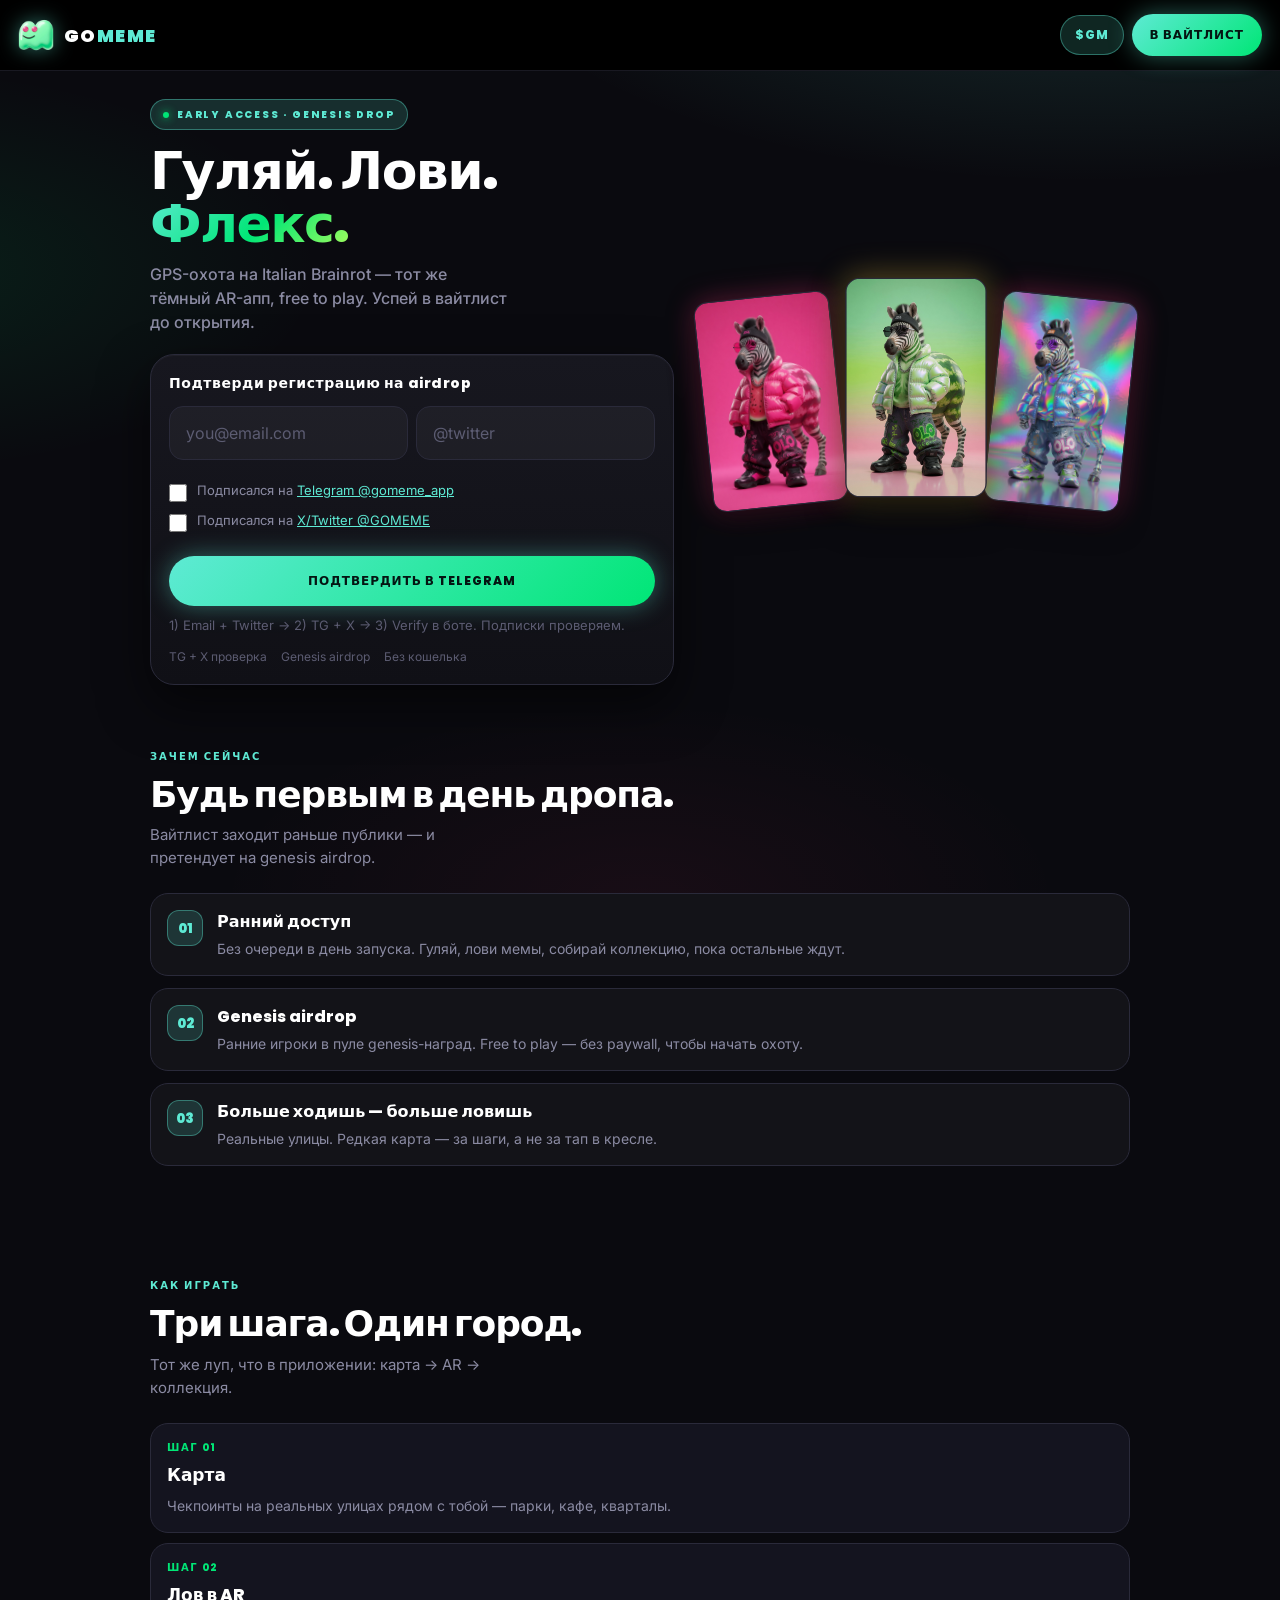
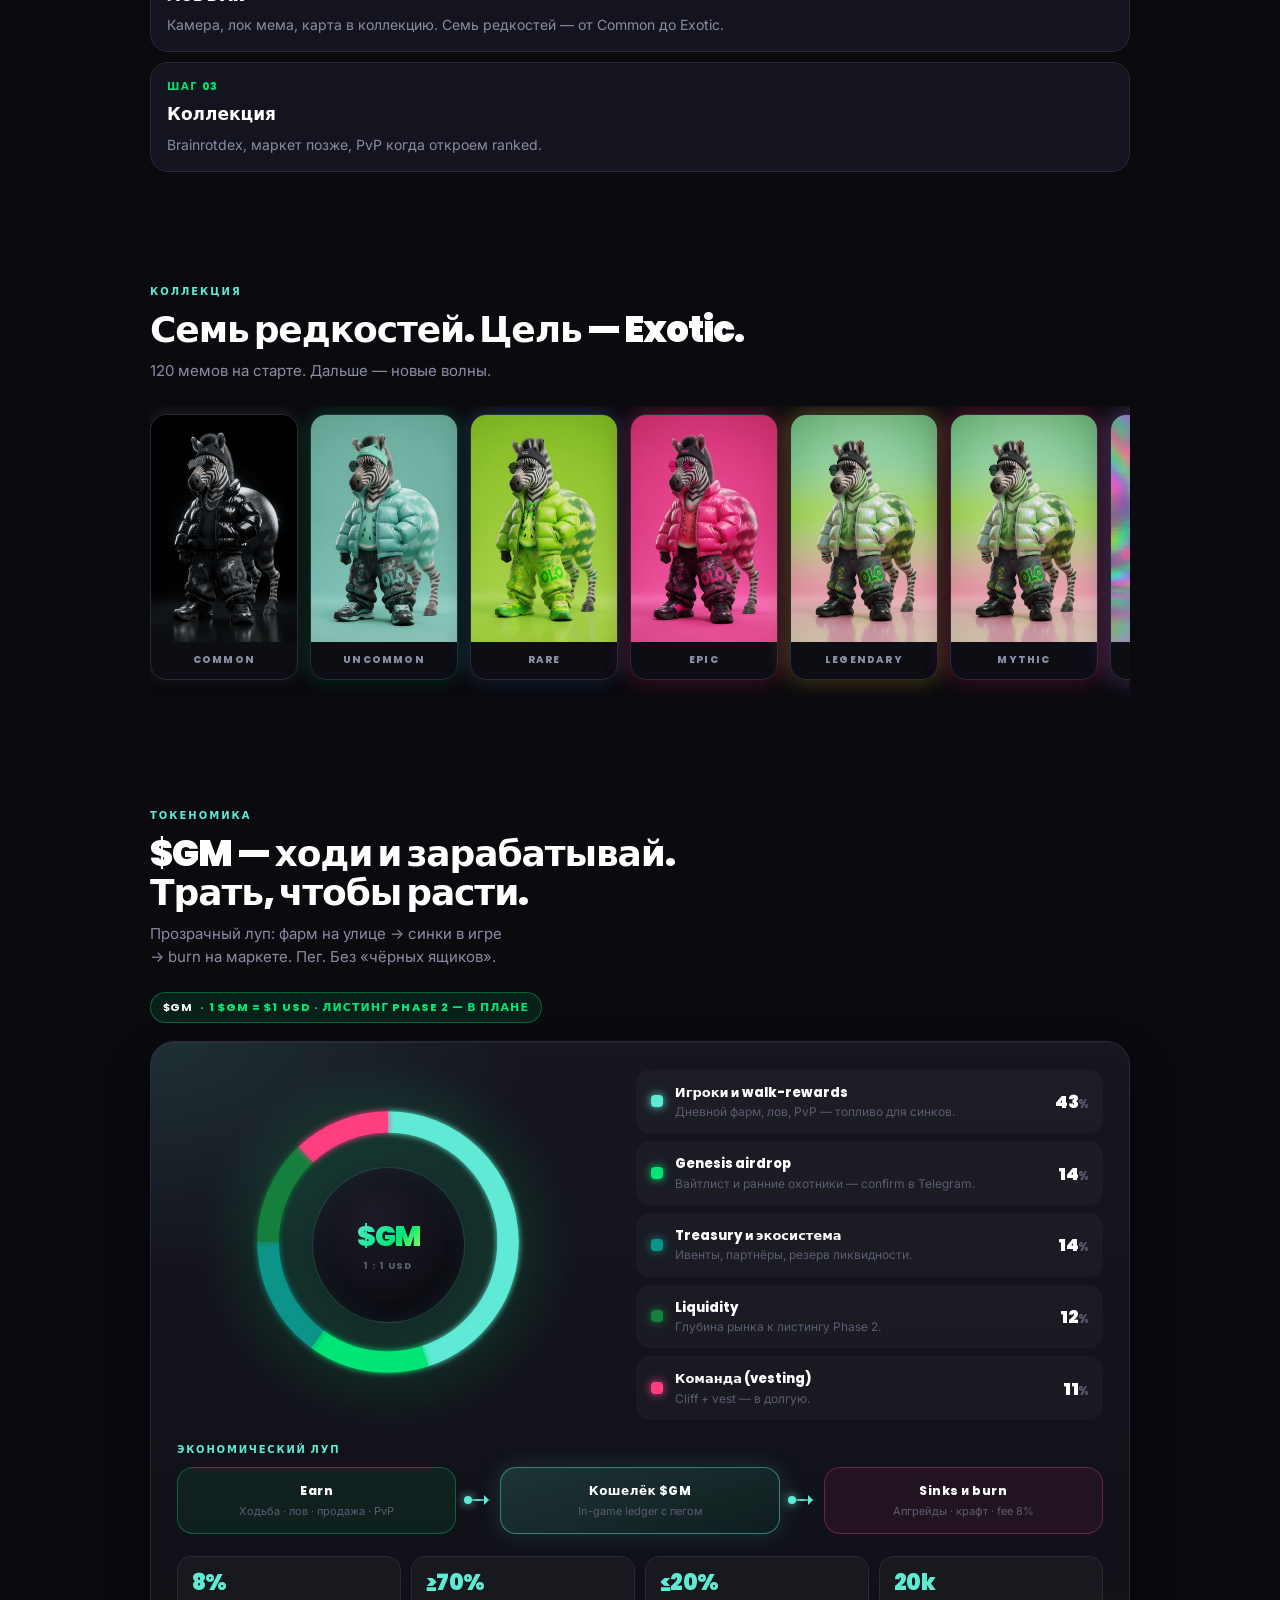
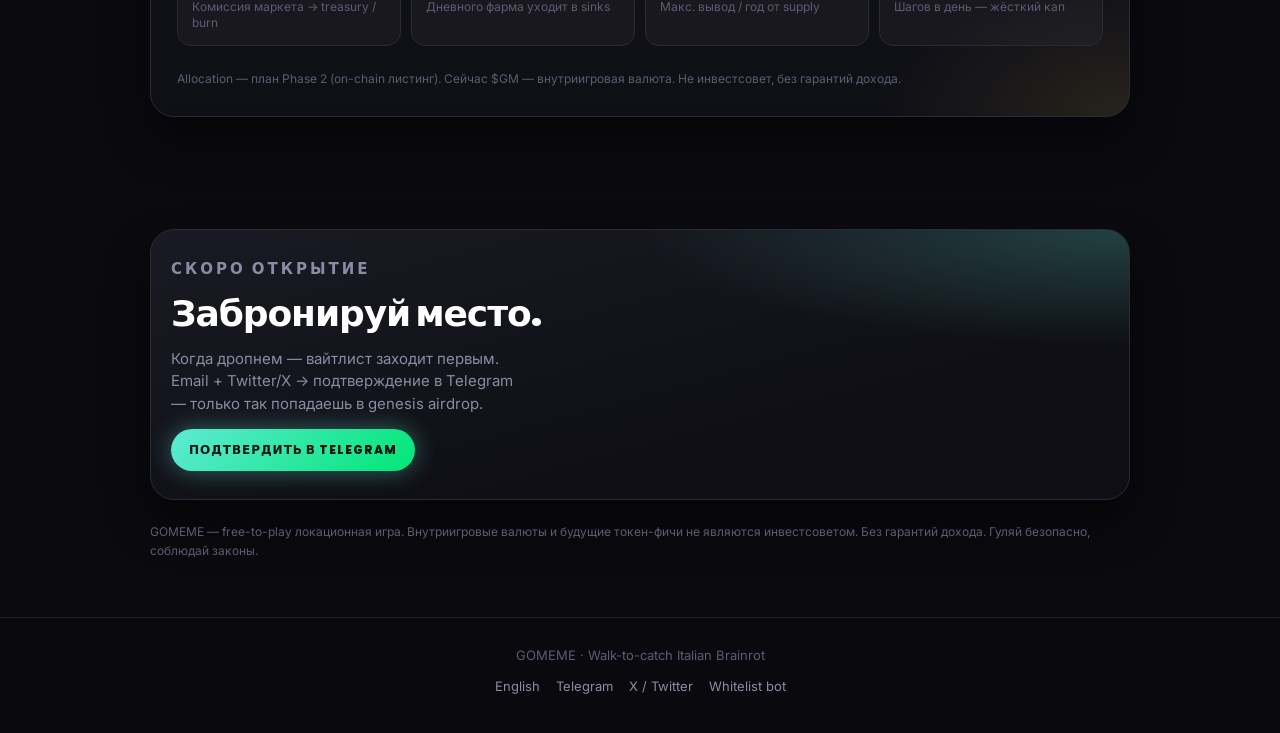
==== commit 82715e66: "Update GOMEME landing." ====
--- a/ru.html
+++ b/ru.html
@@ -64,12 +64,14 @@
       position: sticky; top: 0; z-index: 40;
       display: flex; align-items: center; justify-content: space-between; gap: 12px;
       padding: 14px 18px; padding-top: max(14px, env(safe-area-inset-top));
-      background: rgba(10, 10, 15, 0.82);
-      backdrop-filter: blur(16px); -webkit-backdrop-filter: blur(16px);
+      background: #000;
       border-bottom: 1px solid rgba(42, 42, 58, 0.6);
     }
     .brand { display: flex; align-items: center; gap: 10px; min-width: 0; }
-    .brand img { width: 36px; height: 36px; border-radius: 0; background: transparent; box-shadow: 0 0 18px rgba(94, 234, 212, 0.28); }
+    .brand img {
+      width: 36px; height: 36px; border-radius: 0; background: transparent; border: 0;
+      box-shadow: none; filter: drop-shadow(0 0 10px rgba(94, 234, 212, 0.45));
+    }
     .brand-name { font-family: var(--font-display); font-weight: 900; font-size: 18px; letter-spacing: 0.08em; text-transform: uppercase; }
     .brand-name span { color: var(--mint); }
     .btn {
@@ -378,7 +380,7 @@
   <div class="wrap">
     <nav class="nav" aria-label="Навигация">
       <a class="brand" href="#">
-        <img src="official/logo-1-mint-96.png?v=11" width="36" height="36" alt="" />
+        <img src="official/logo-1-mint-96.png?v=12" width="36" height="36" alt="" />
         <span class="brand-name">GO<span>MEME</span></span>
       </a>
       <div style="display:flex;gap:8px;align-items:center">
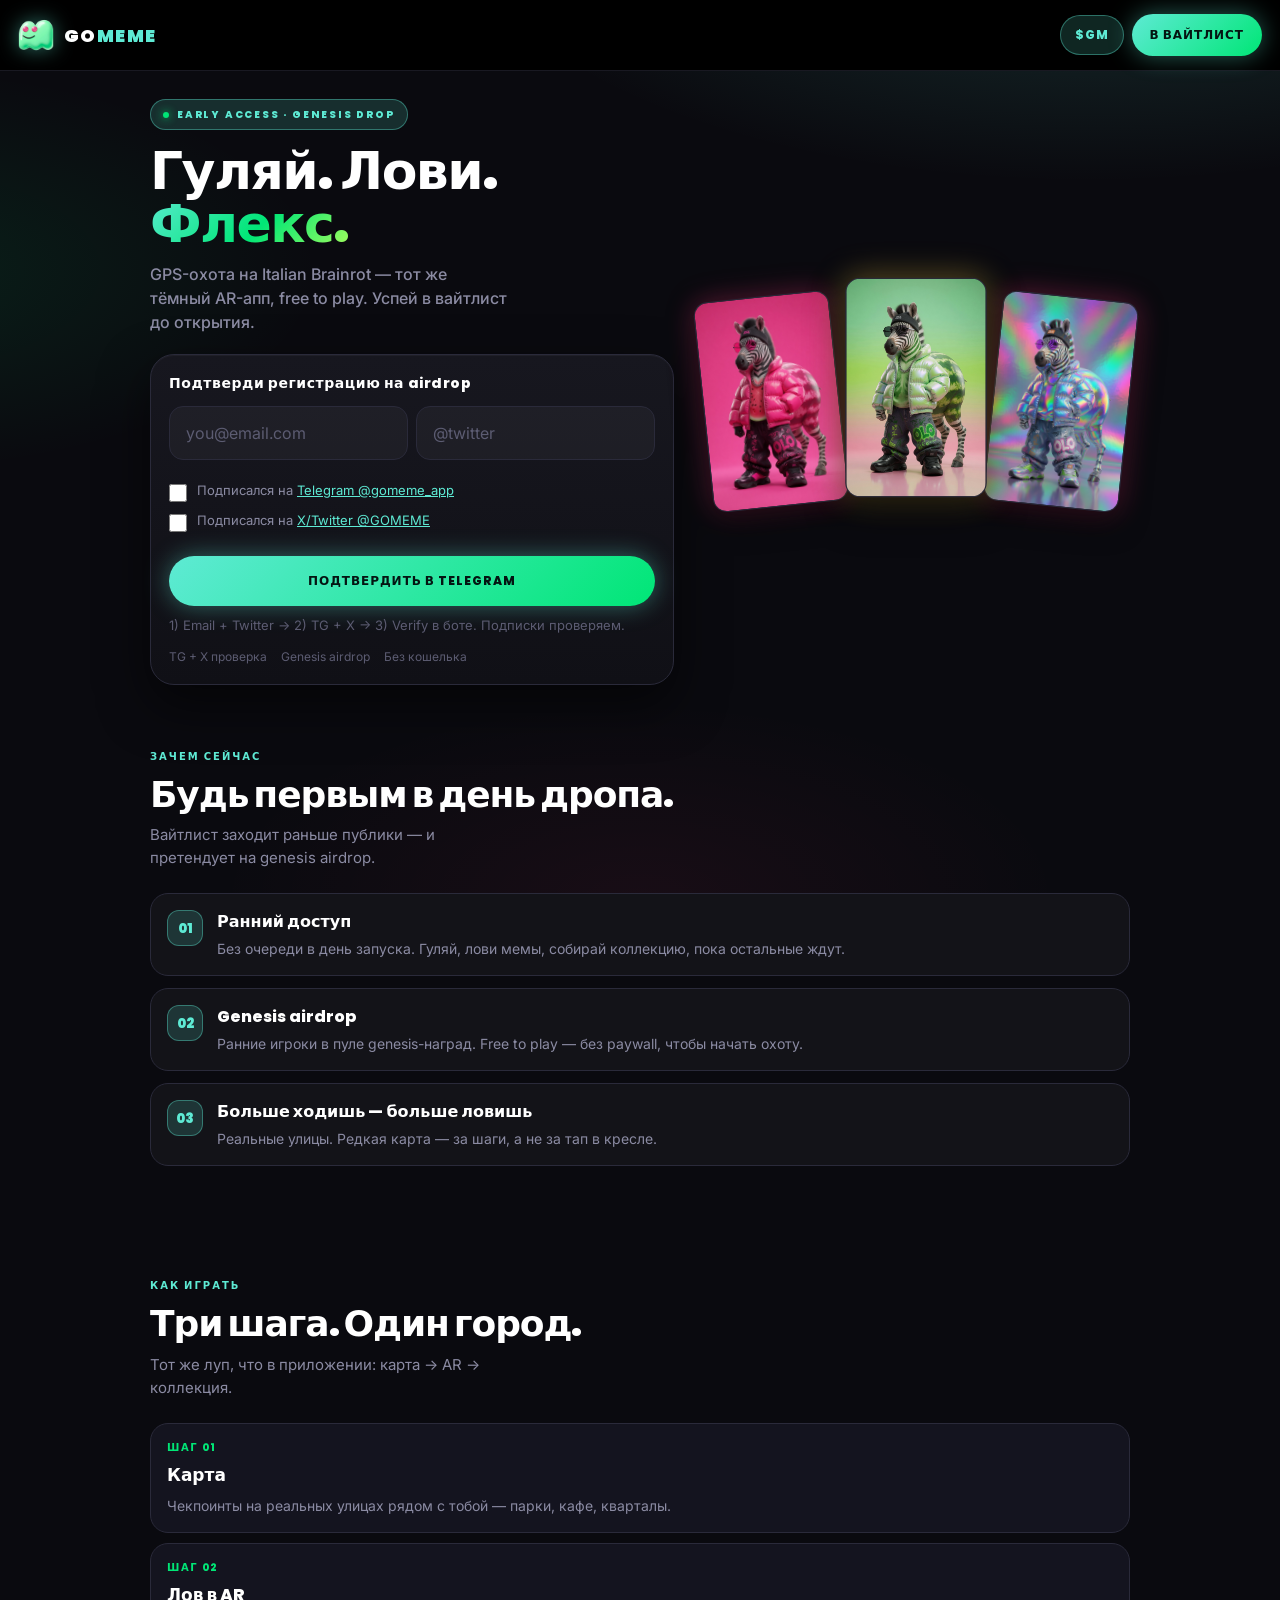
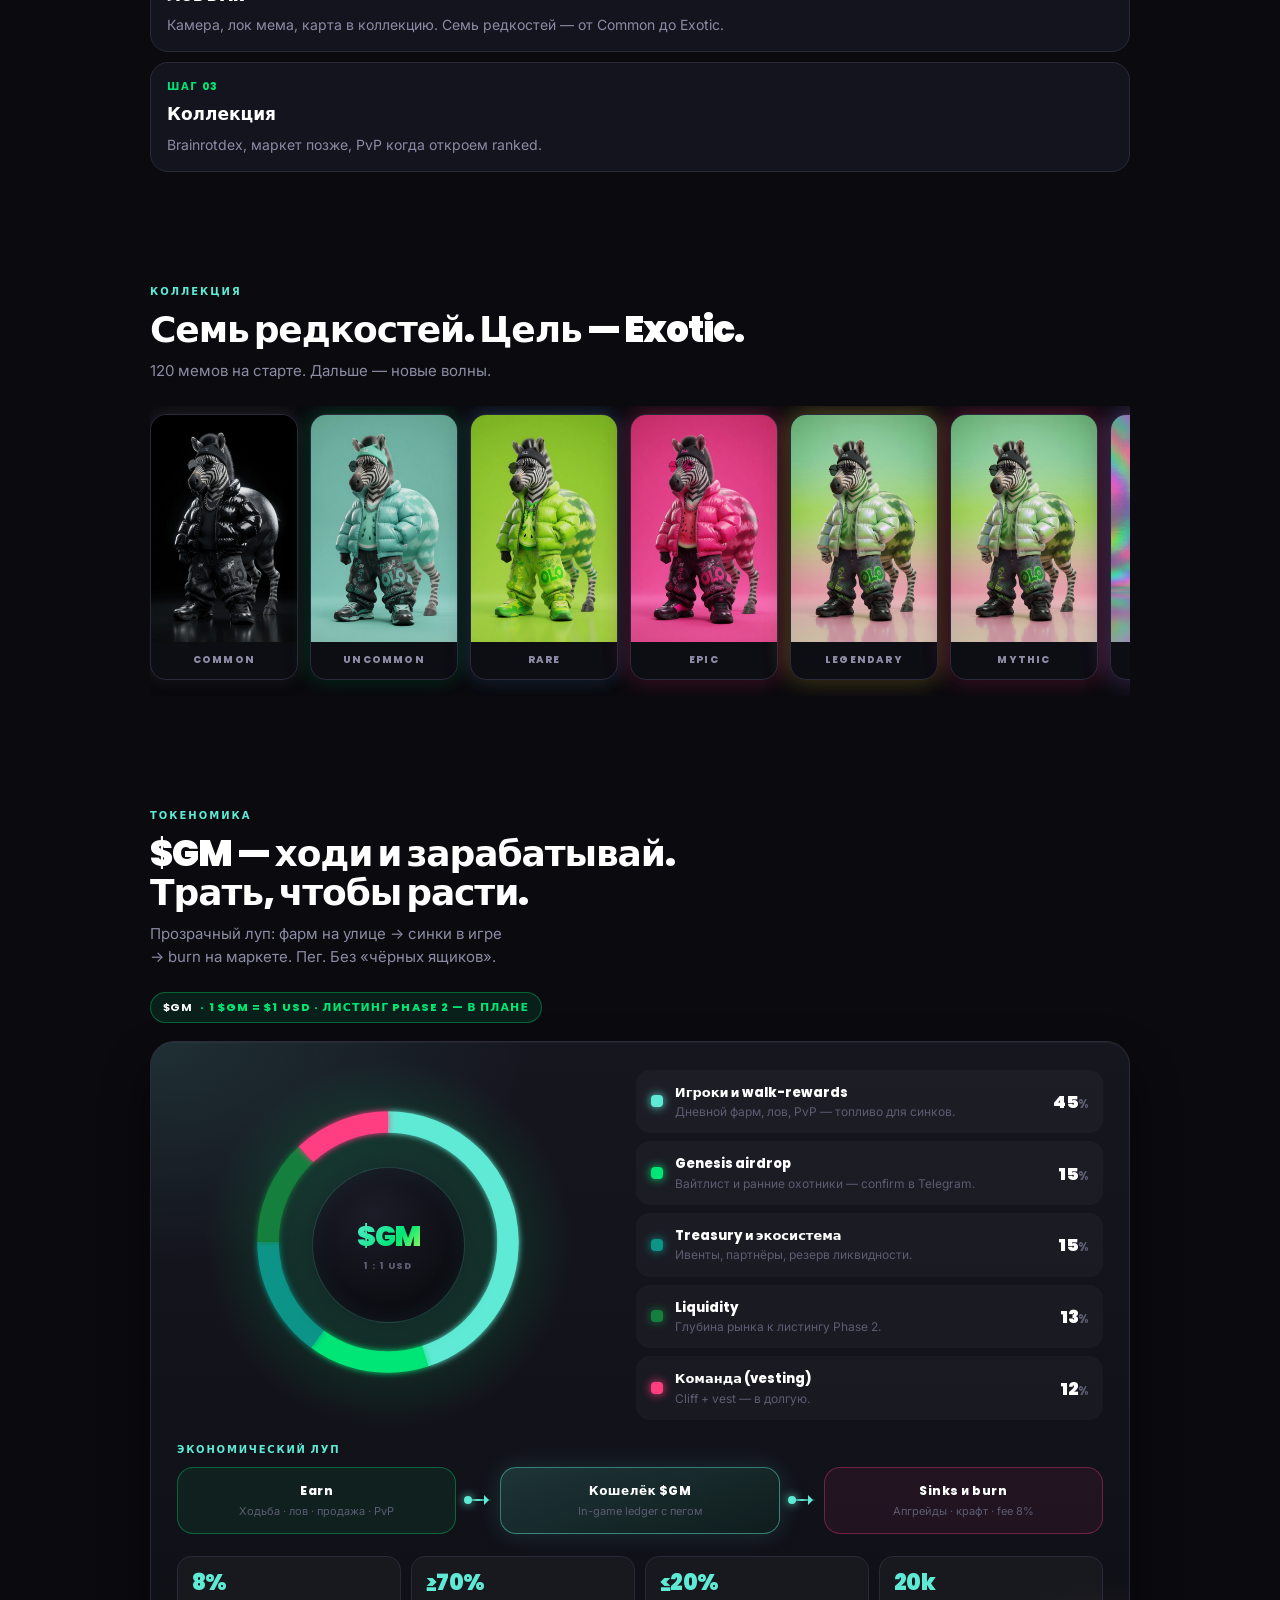
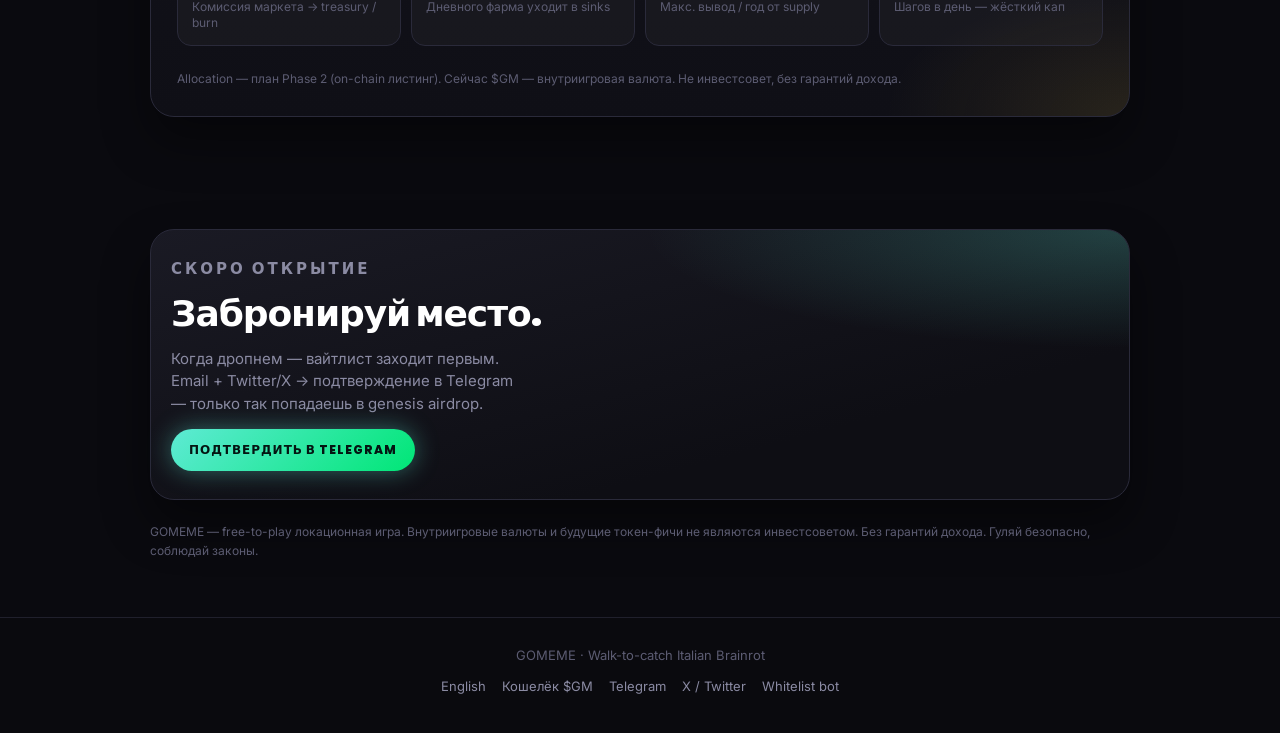
==== commit 9c20a7ab: "Update GOMEME landing." ====
--- a/ru.html
+++ b/ru.html
@@ -641,6 +641,7 @@
       <p>GOMEME · Walk-to-catch Italian Brainrot</p>
       <div class="row">
         <a href="index.html">English</a>
+        <a href="wallet-ru.html">Кошелёк $GM</a>
         <a href="https://t.me/gomeme_app" target="_blank" rel="noopener">Telegram</a>
         <a href="https://x.com/GOMEME" target="_blank" rel="noopener">X / Twitter</a>
         <a href="https://t.me/GOMEME_WHITELIST_BOT" target="_blank" rel="noopener">Whitelist bot</a>
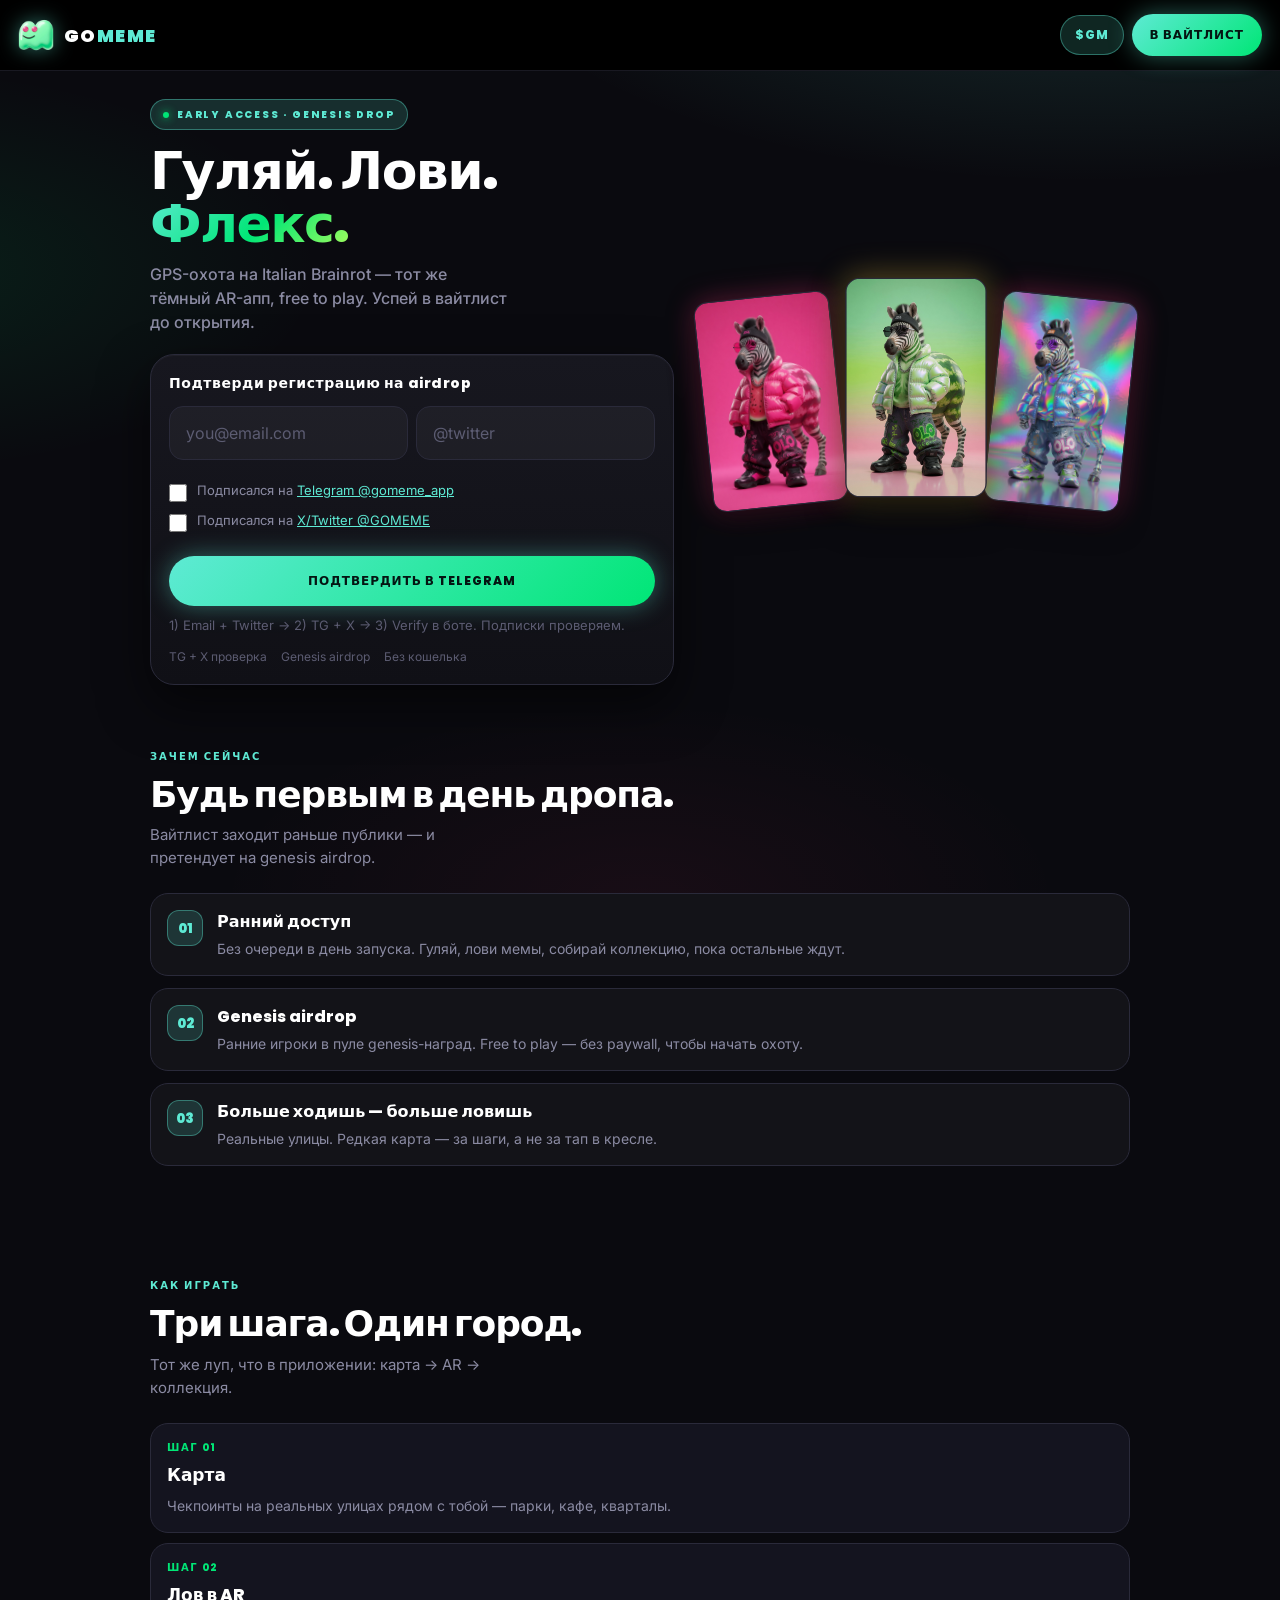
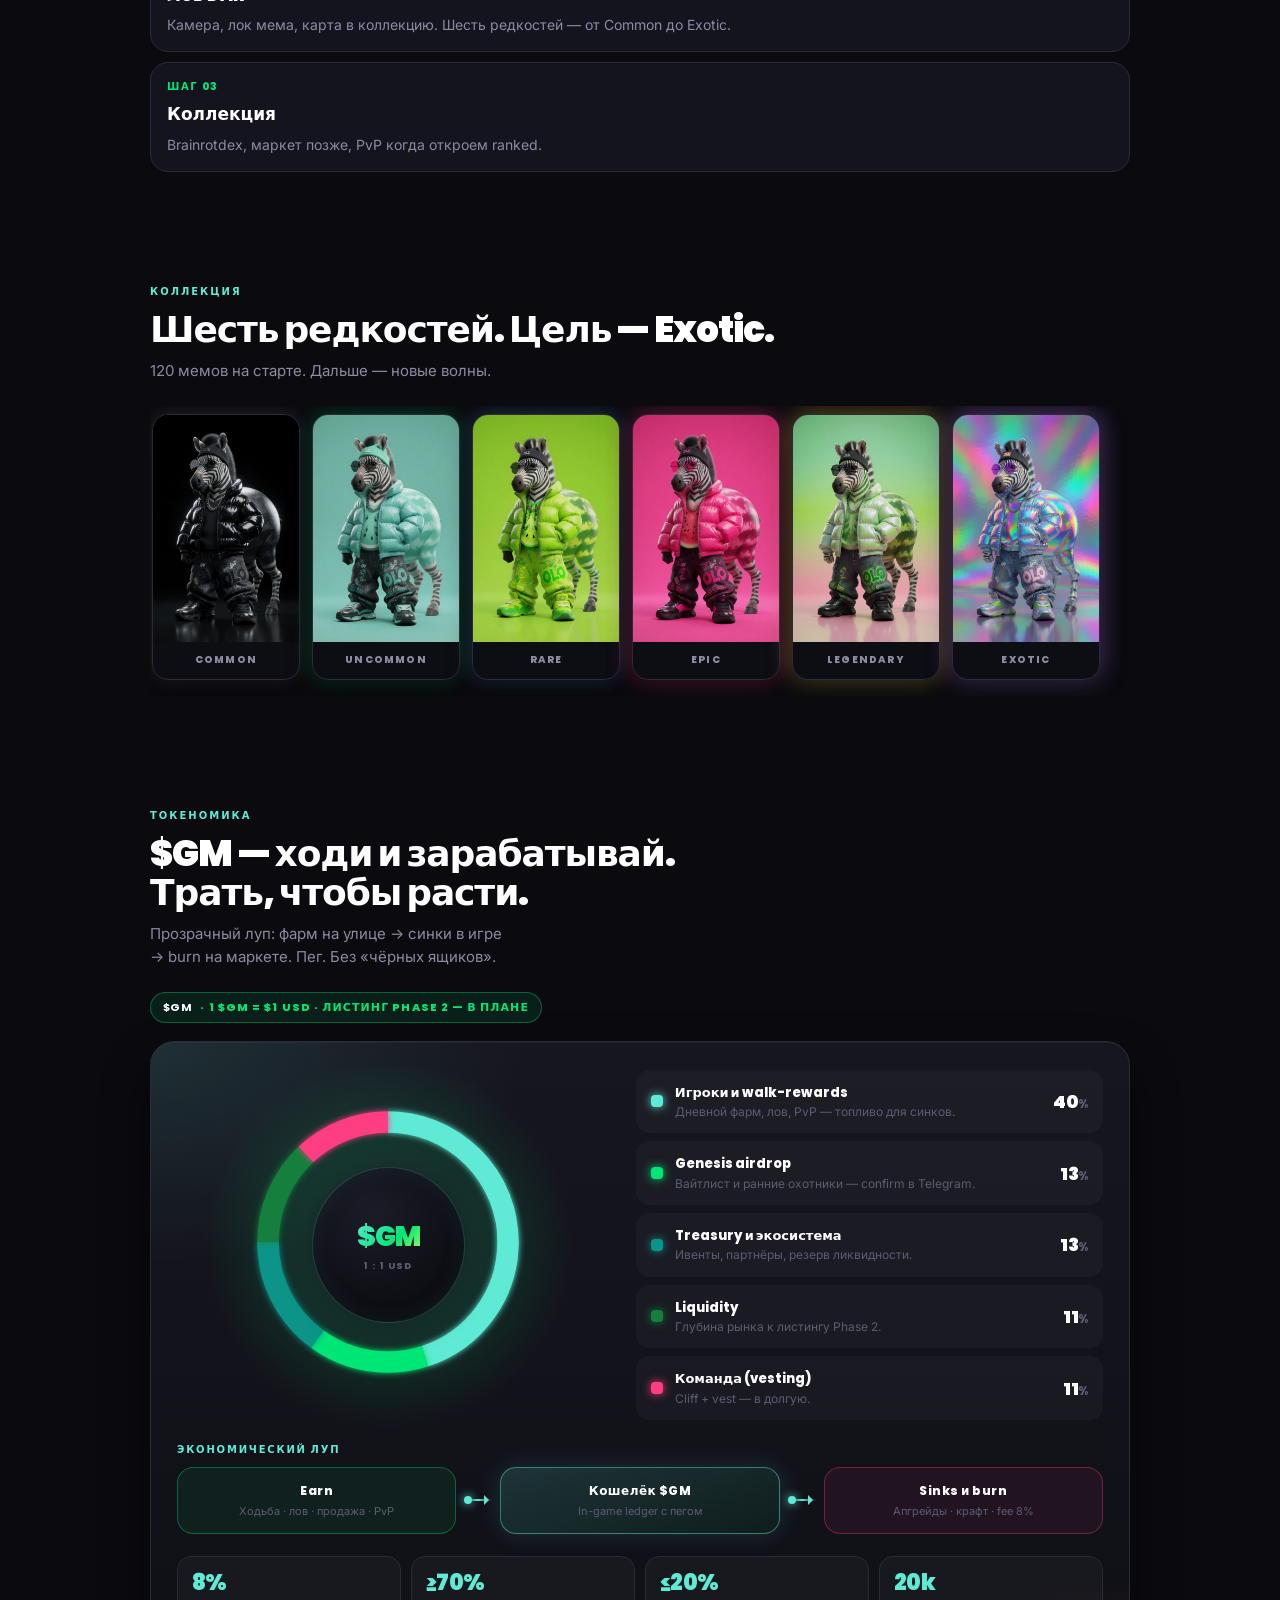
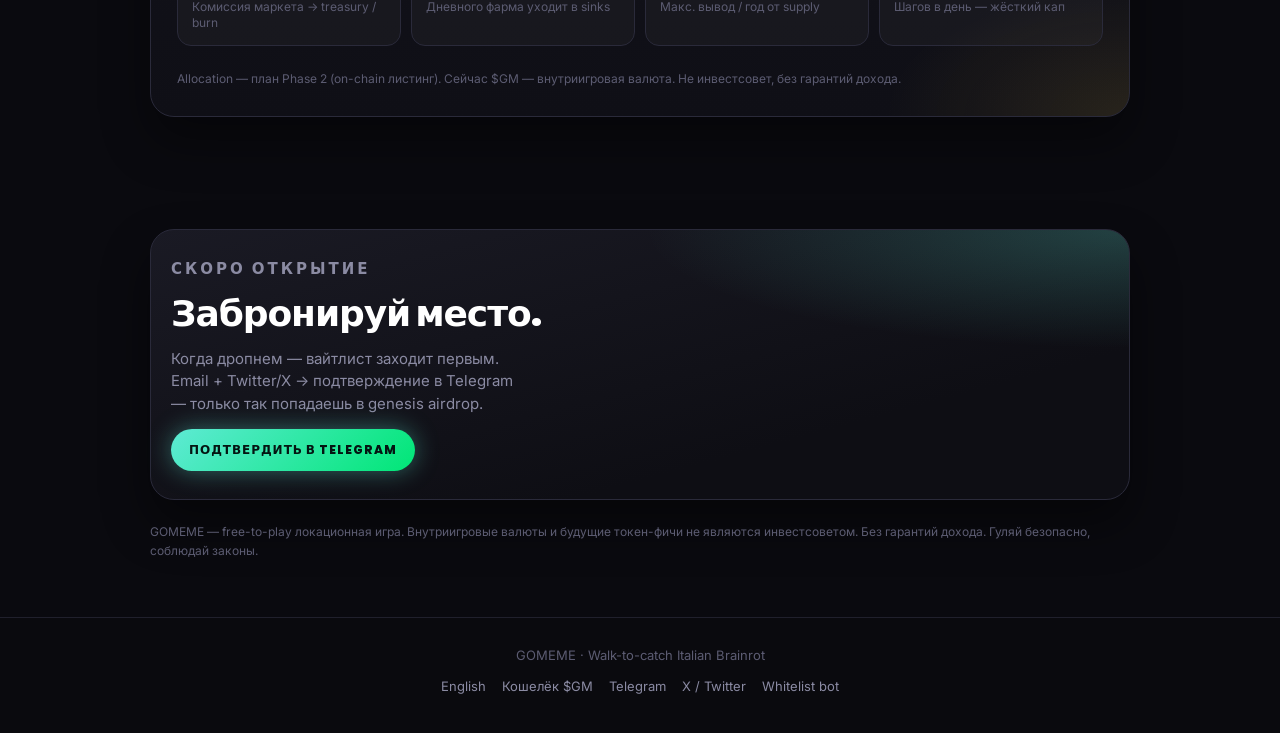
==== commit ed689738: "Update GOMEME landing." ====
--- a/ru.html
+++ b/ru.html
@@ -180,7 +180,6 @@
     .rarity figure[data-r="rare"] { box-shadow: 0 10px 24px rgba(0,0,0,0.4), 0 0 20px rgba(96,165,250,0.3); }
     .rarity figure[data-r="epic"] { box-shadow: 0 10px 24px rgba(0,0,0,0.4), 0 0 24px rgba(255,61,129,0.4); }
     .rarity figure[data-r="legendary"] { box-shadow: 0 10px 24px rgba(0,0,0,0.4), 0 0 24px rgba(255,210,74,0.42); }
-    .rarity figure[data-r="mythic"] { box-shadow: 0 10px 24px rgba(0,0,0,0.4), 0 0 24px rgba(255,61,129,0.4); }
     .rarity figure[data-r="exotic"] { box-shadow: 0 10px 24px rgba(0,0,0,0.4), 0 0 26px rgba(192,132,252,0.45); }
     .rarity img { width: 100%; aspect-ratio: 9 / 14; object-fit: cover; }
     .rarity figcaption { text-align: center; padding: 10px 8px 12px; font-family: var(--font-display); font-size: 10px; font-weight: 800; letter-spacing: 0.12em; text-transform: uppercase; color: var(--muted); background: rgba(0,0,0,0.35); }
@@ -477,7 +476,7 @@
           <div class="loop-step">
             <span class="n">Шаг 02</span>
             <h3>Лов в AR</h3>
-            <p>Камера, лок мема, карта в коллекцию. Семь редкостей — от Common до Exotic.</p>
+            <p>Камера, лок мема, карта в коллекцию. Шесть редкостей — от Common до Exotic.</p>
           </div>
           <div class="loop-step">
             <span class="n">Шаг 03</span>
@@ -489,7 +488,7 @@
 
       <section class="section" id="rarity">
         <p class="section-label">Коллекция</p>
-        <h2>Семь редкостей. Цель — Exotic.</h2>
+        <h2>Шесть редкостей. Цель — Exotic.</h2>
         <p class="section-lead">120 мемов на старте. Дальше — новые волны.</p>
         <div class="rarity" aria-label="Превью редкостей">
           <figure data-r="common"><img src="cards/common.jpg" alt="Common" loading="lazy" /><figcaption>Common</figcaption></figure>
@@ -497,7 +496,6 @@
           <figure data-r="rare"><img src="cards/rare.jpg" alt="Rare" loading="lazy" /><figcaption>Rare</figcaption></figure>
           <figure data-r="epic"><img src="cards/epic.jpg" alt="Epic" loading="lazy" /><figcaption>Epic</figcaption></figure>
           <figure data-r="legendary"><img src="cards/legendary.jpg" alt="Legendary" loading="lazy" /><figcaption>Legendary</figcaption></figure>
-          <figure data-r="mythic"><img src="cards/mythic.jpg" alt="Mythic" loading="lazy" /><figcaption>Mythic</figcaption></figure>
           <figure data-r="exotic"><img src="cards/exotic.jpg" alt="Exotic" loading="lazy" /><figcaption>Exotic</figcaption></figure>
         </div>
       </section>
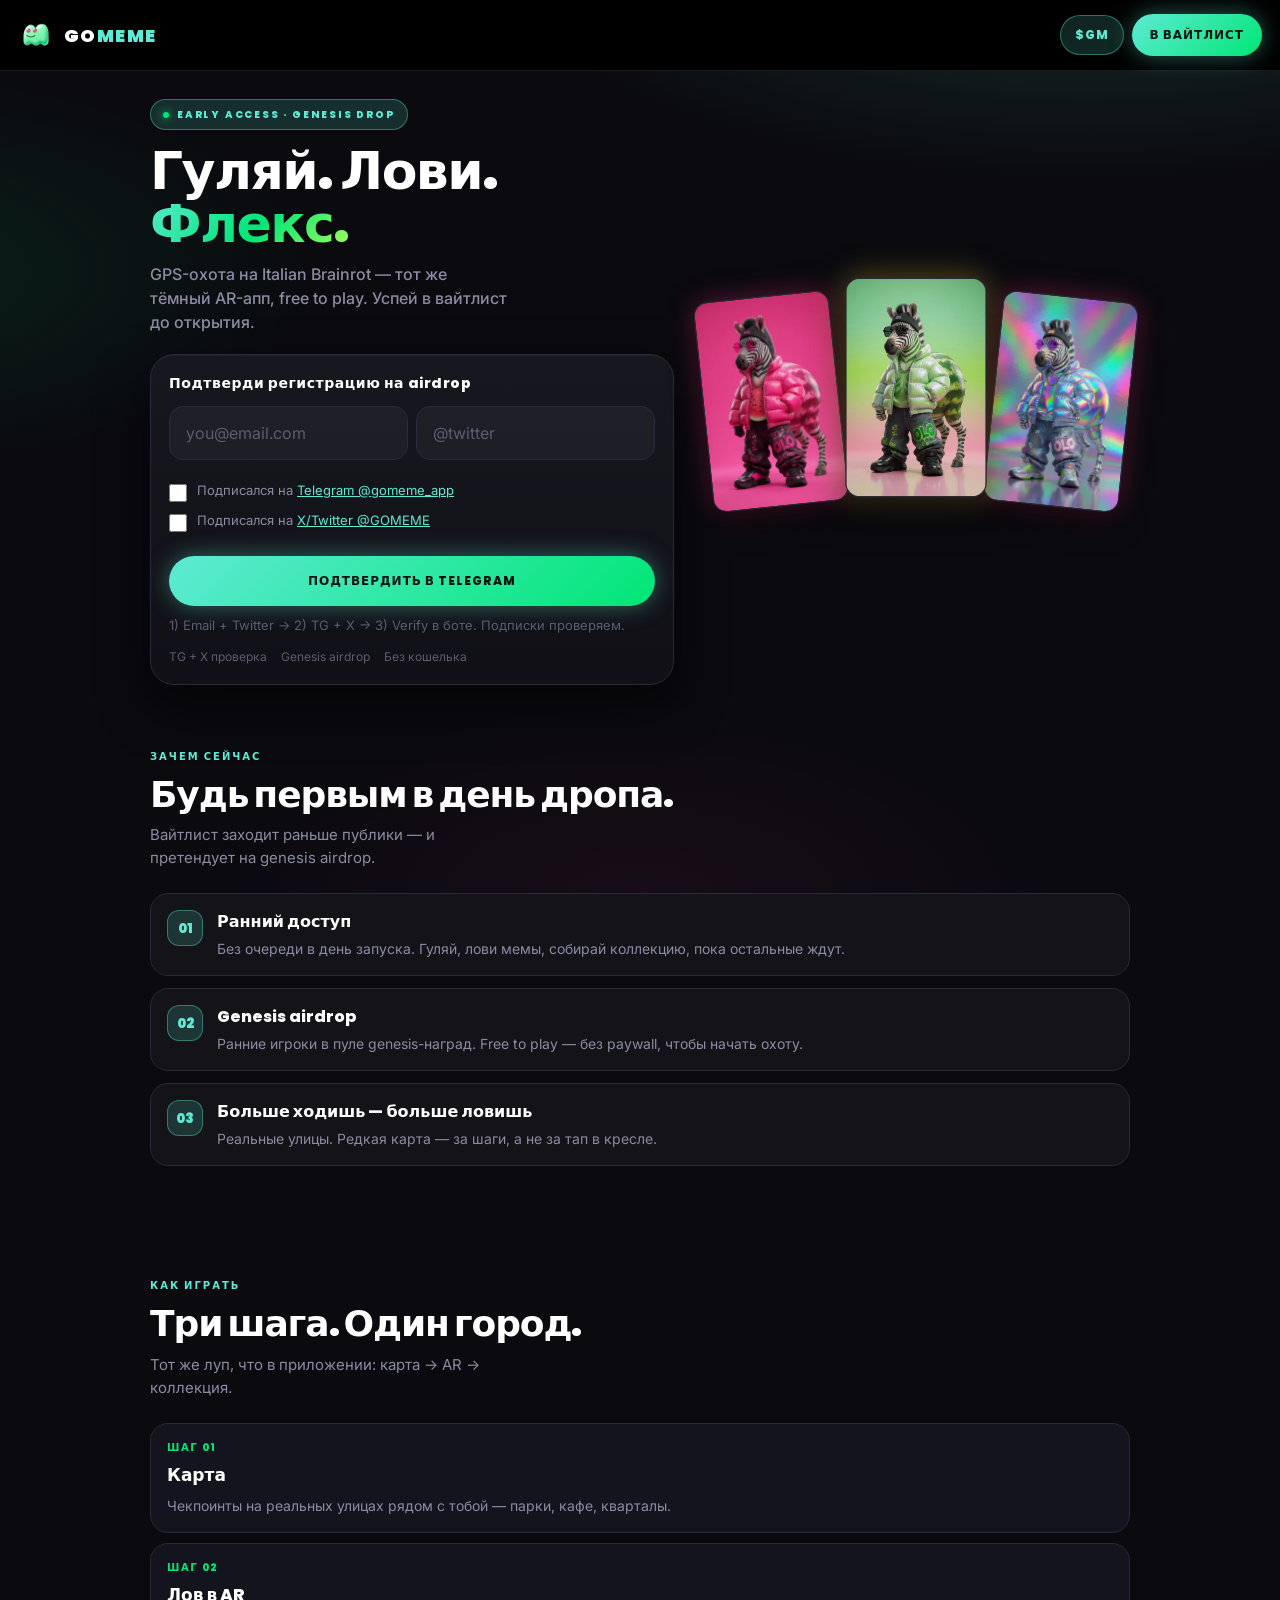
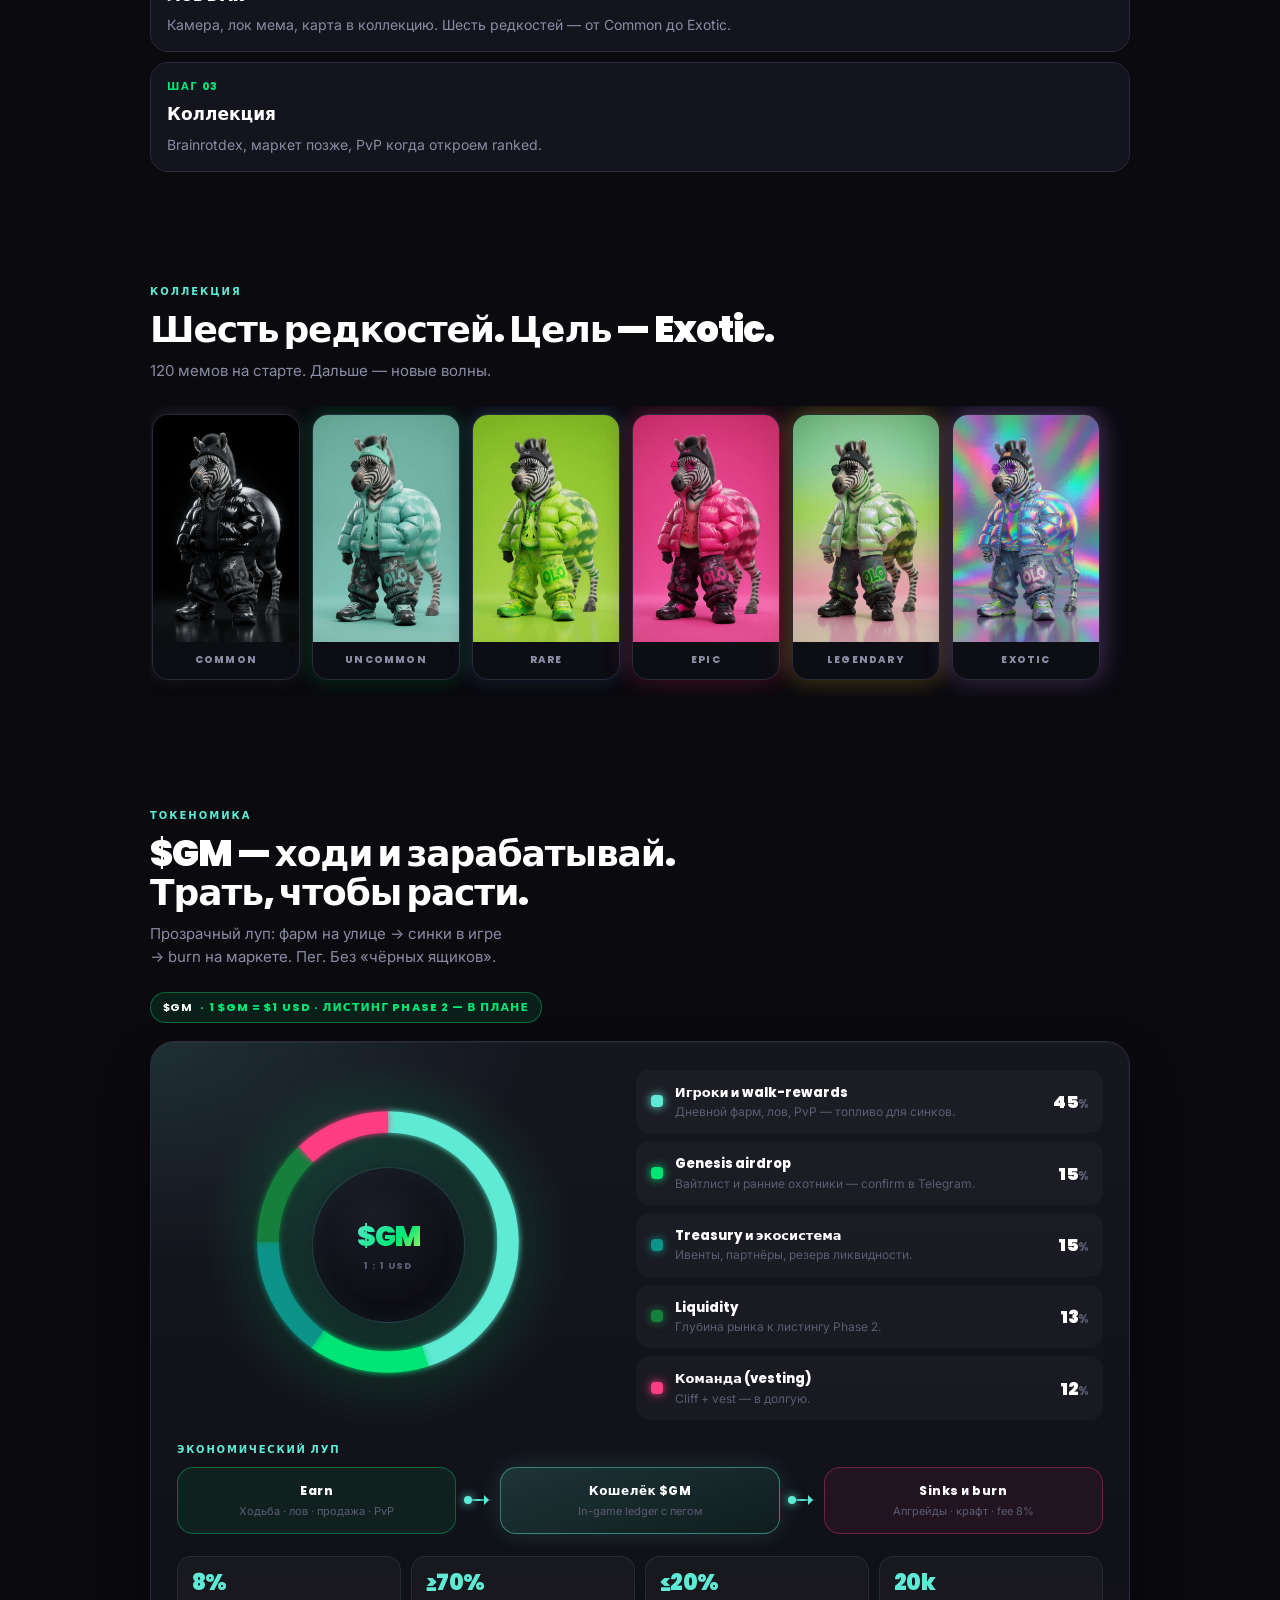
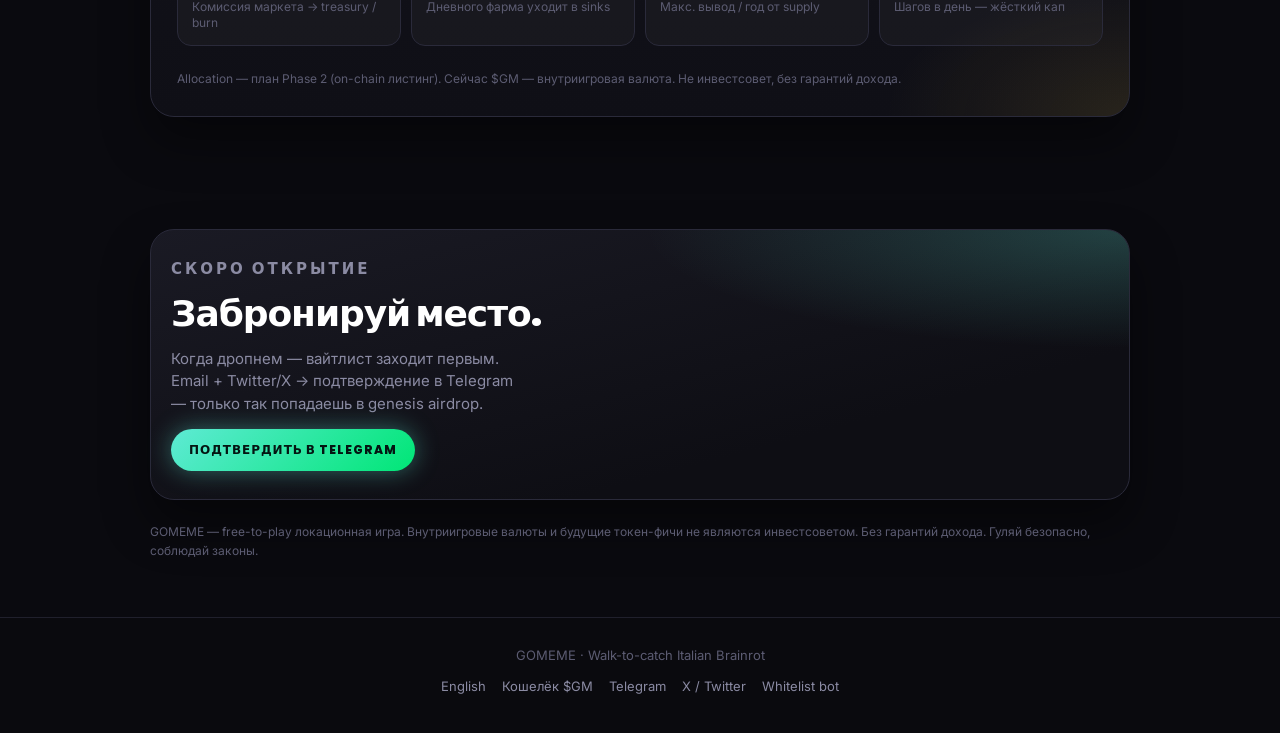
==== commit 60a954ea: "Update GOMEME landing." ====
--- a/ru.html
+++ b/ru.html
@@ -70,7 +70,7 @@
     .brand { display: flex; align-items: center; gap: 10px; min-width: 0; }
     .brand img {
       width: 36px; height: 36px; border-radius: 0; background: transparent; border: 0;
-      box-shadow: none; filter: drop-shadow(0 0 10px rgba(94, 234, 212, 0.45));
+      box-shadow: none; filter: none; /* no glow — WebKit square plate */
     }
     .brand-name { font-family: var(--font-display); font-weight: 900; font-size: 18px; letter-spacing: 0.08em; text-transform: uppercase; }
     .brand-name span { color: var(--mint); }
@@ -379,7 +379,7 @@
   <div class="wrap">
     <nav class="nav" aria-label="Навигация">
       <a class="brand" href="#">
-        <img src="official/logo-1-mint-96.png?v=12" width="36" height="36" alt="" />
+        <img src="official/logo-1-mint-96.png?v=13" width="36" height="36" alt="" />
         <span class="brand-name">GO<span>MEME</span></span>
       </a>
       <div style="display:flex;gap:8px;align-items:center">
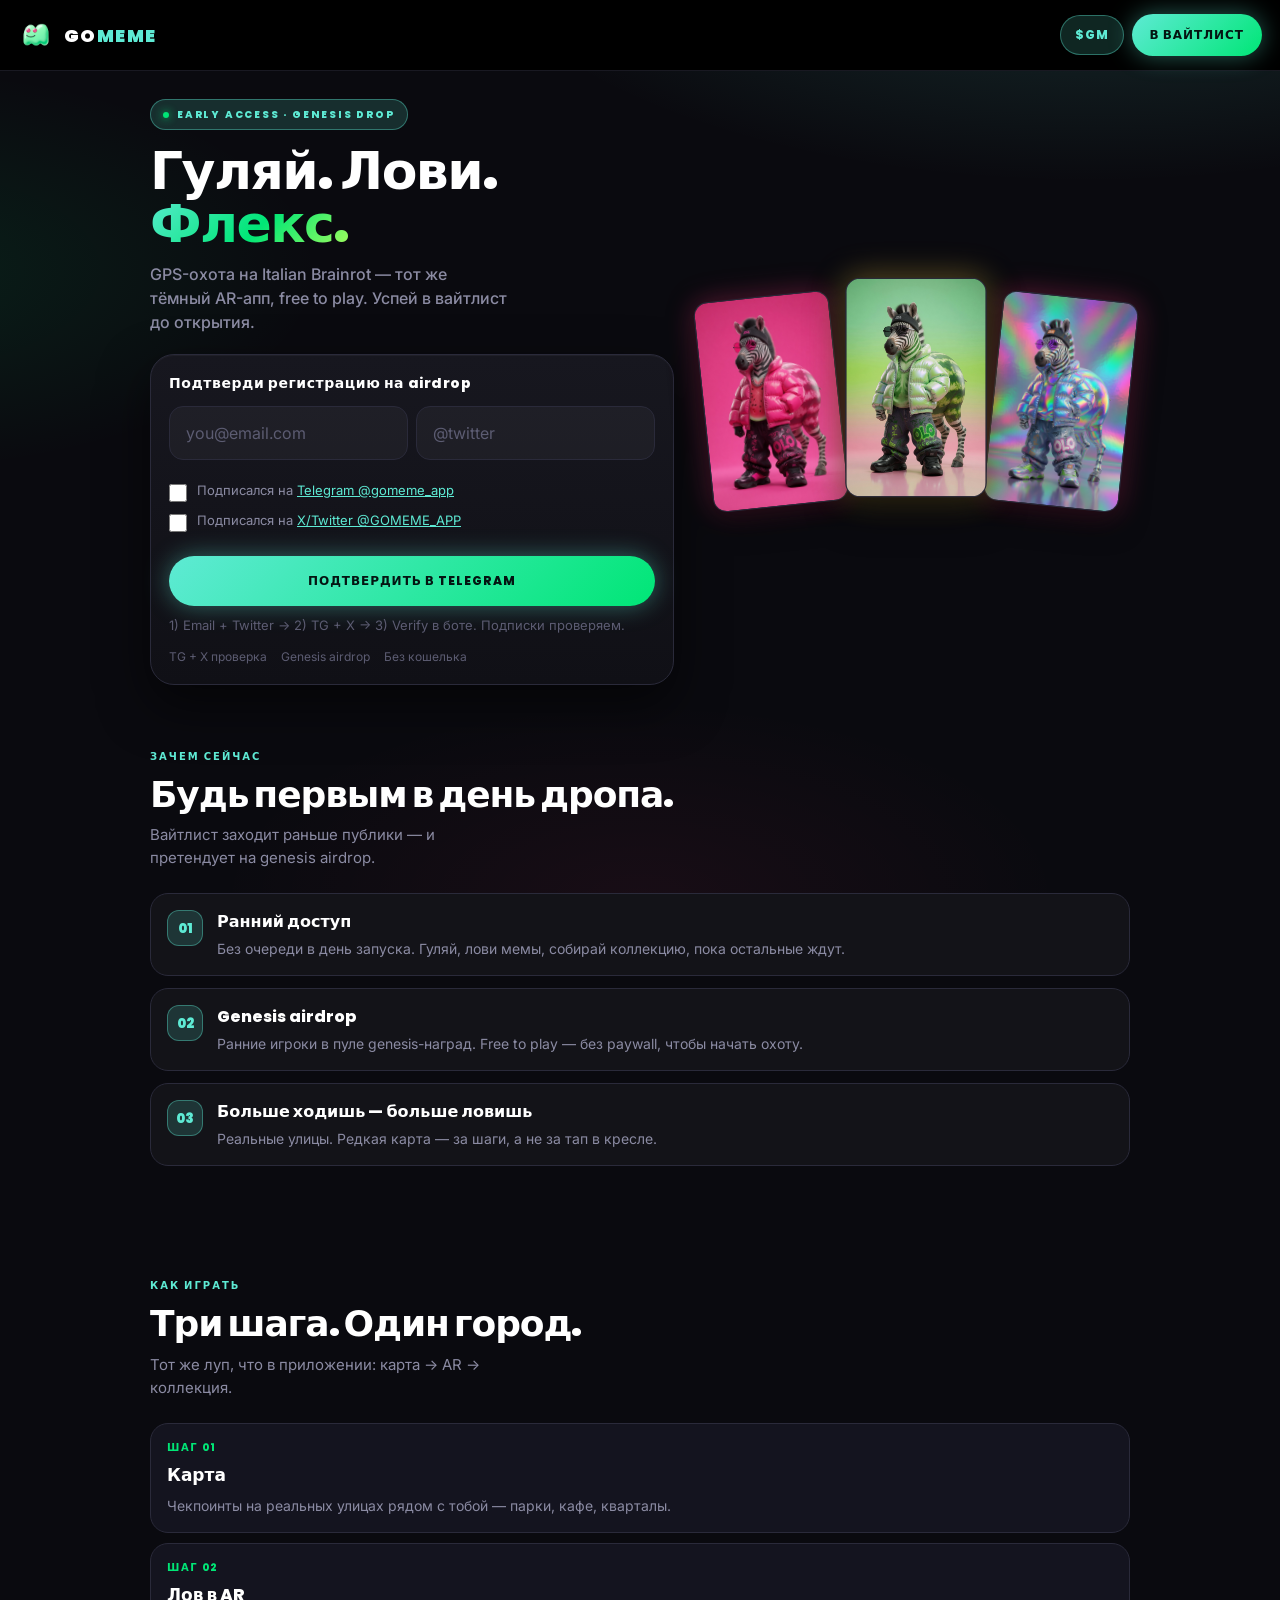
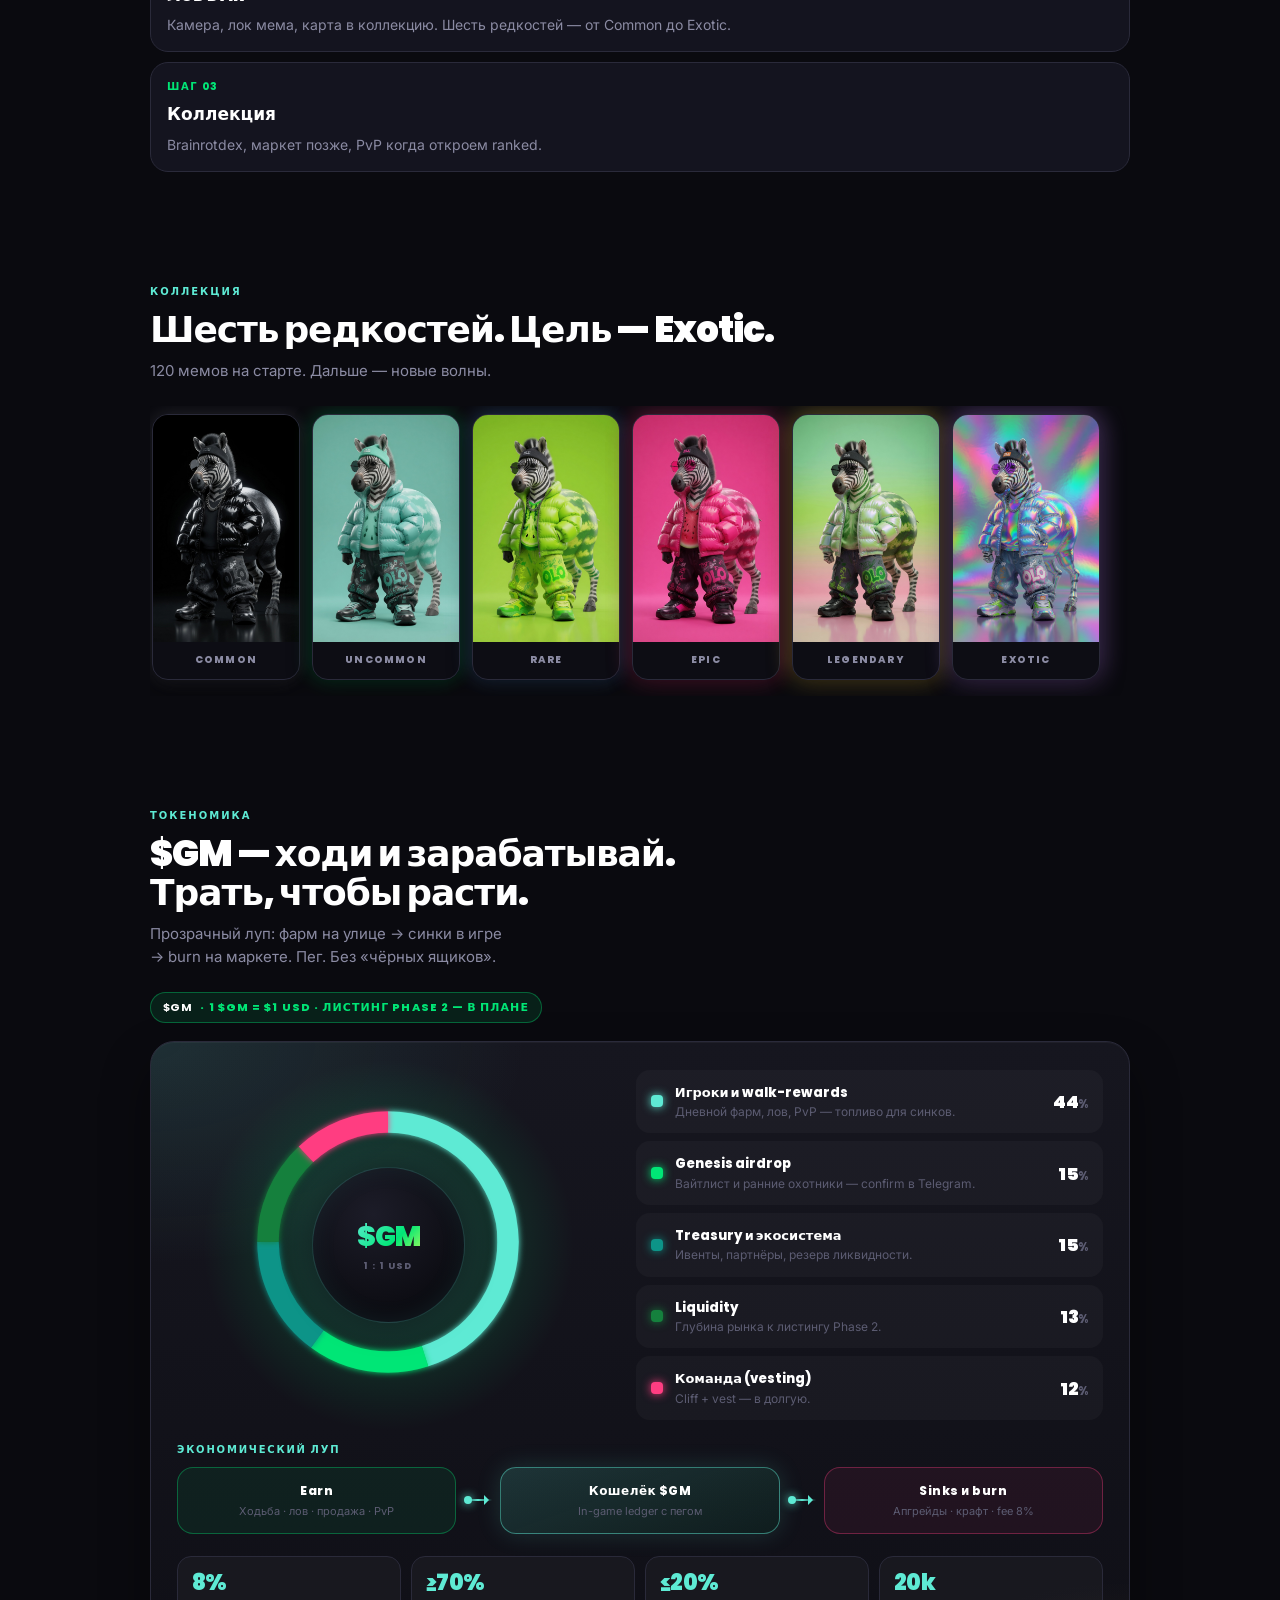
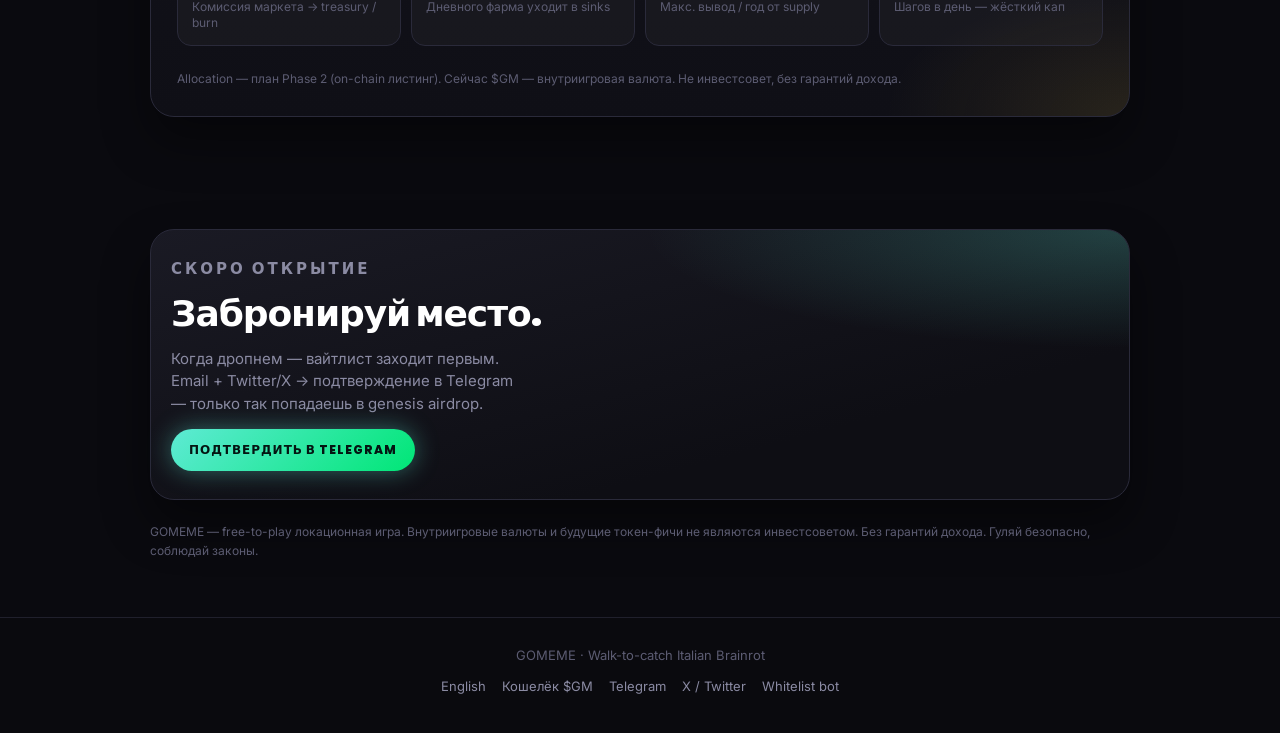
==== commit 72470ff7: "Update GOMEME landing." ====
--- a/ru.html
+++ b/ru.html
@@ -412,7 +412,7 @@
                 </label>
                 <label>
                   <input id="gate-x" type="checkbox" required />
-                  <span>Подписался на <a href="https://x.com/intent/follow?screen_name=GOMEME" target="_blank" rel="noopener" style="color:var(--mint);text-decoration:underline">X/Twitter @GOMEME</a></span>
+                  <span>Подписался на <a href="https://x.com/intent/follow?screen_name=GOMEME_APP" target="_blank" rel="noopener" style="color:var(--mint);text-decoration:underline">X/Twitter @GOMEME_APP</a></span>
                 </label>
               </div>
               <button class="btn" type="submit" id="submit-btn" style="width:100%;height:50px;margin-top:14px">Подтвердить в Telegram</button>
@@ -641,7 +641,7 @@
         <a href="index.html">English</a>
         <a href="wallet-ru.html">Кошелёк $GM</a>
         <a href="https://t.me/gomeme_app" target="_blank" rel="noopener">Telegram</a>
-        <a href="https://x.com/GOMEME" target="_blank" rel="noopener">X / Twitter</a>
+        <a href="https://x.com/GOMEME_APP" target="_blank" rel="noopener">X / Twitter</a>
         <a href="https://t.me/GOMEME_WHITELIST_BOT" target="_blank" rel="noopener">Whitelist bot</a>
       </div>
     </footer>
@@ -799,7 +799,7 @@
           return;
         }
         if (!gateX || !gateX.checked) {
-          note.textContent = "Подпишись на @GOMEME в X и поставь галочку.";
+          note.textContent = "Подпишись на @GOMEME_APP в X и поставь галочку.";
           note.classList.add("err");
           if (gateX) gateX.focus();
           return;
